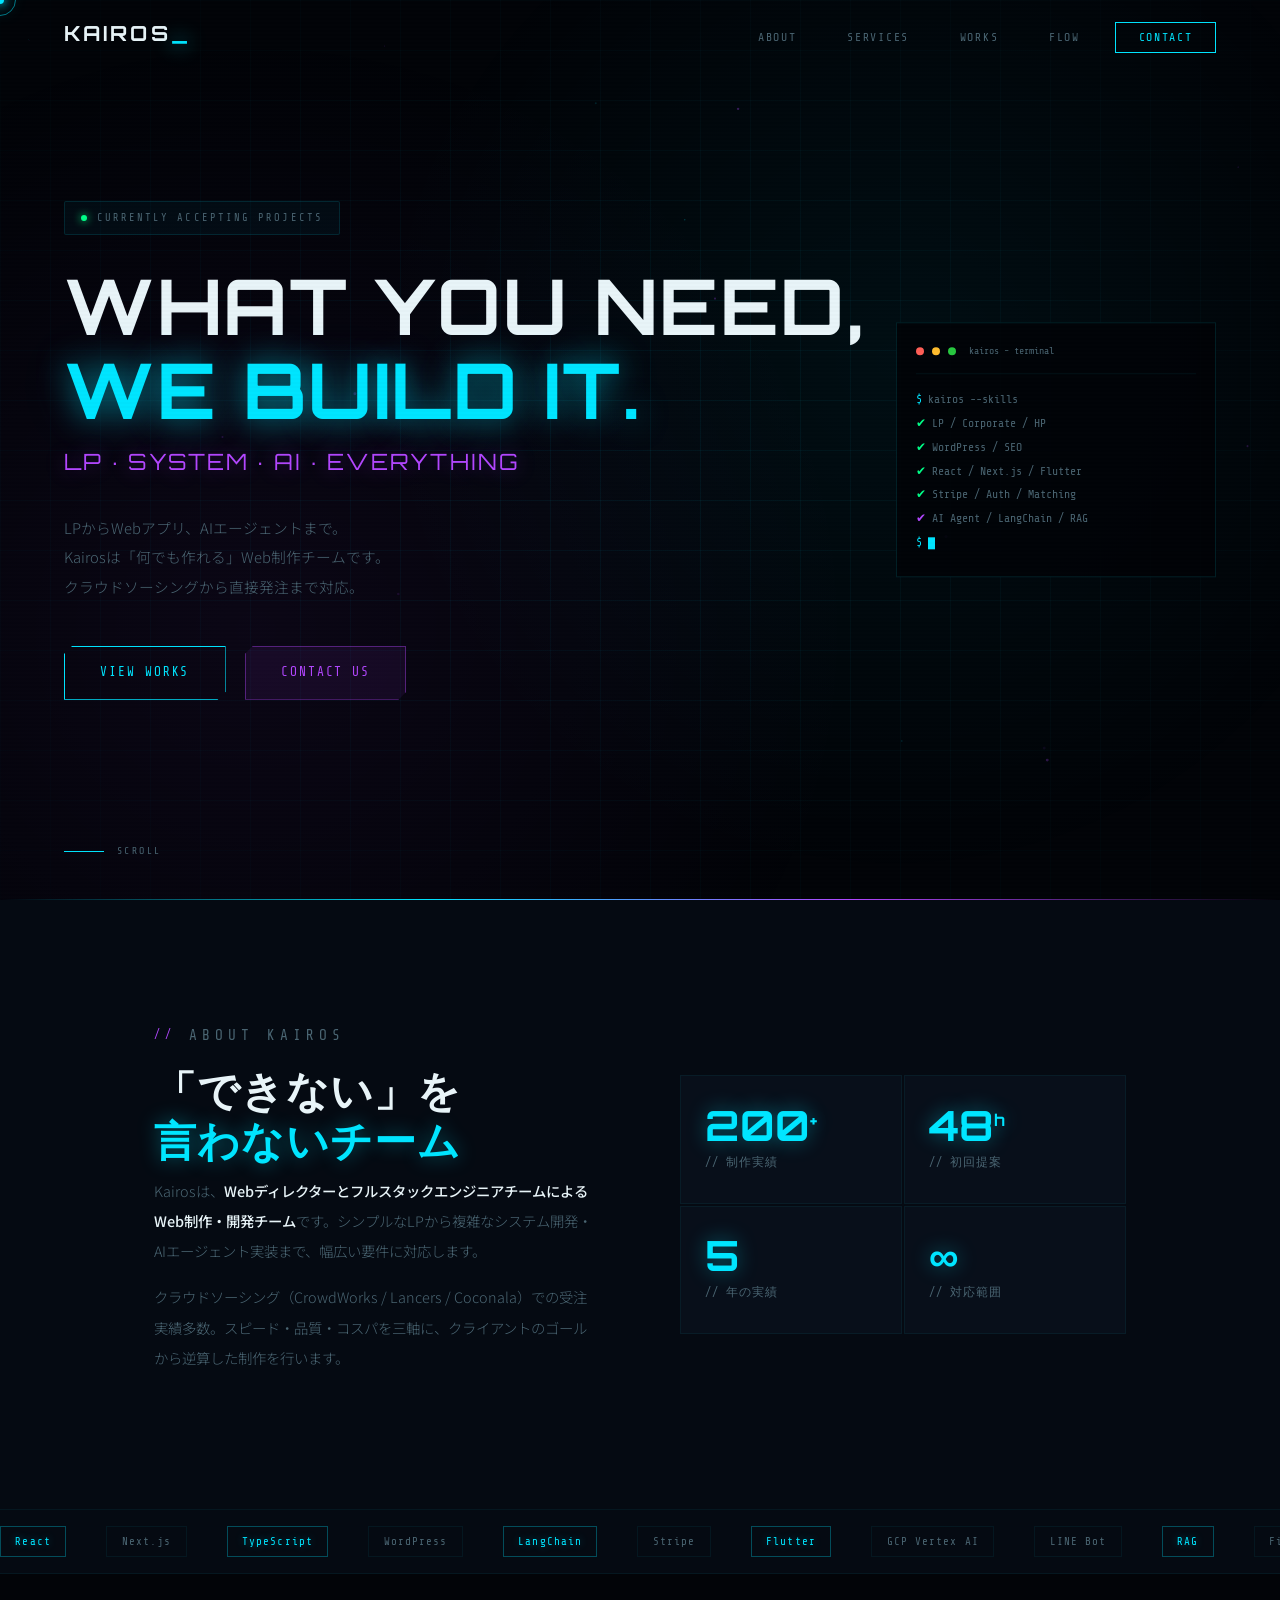
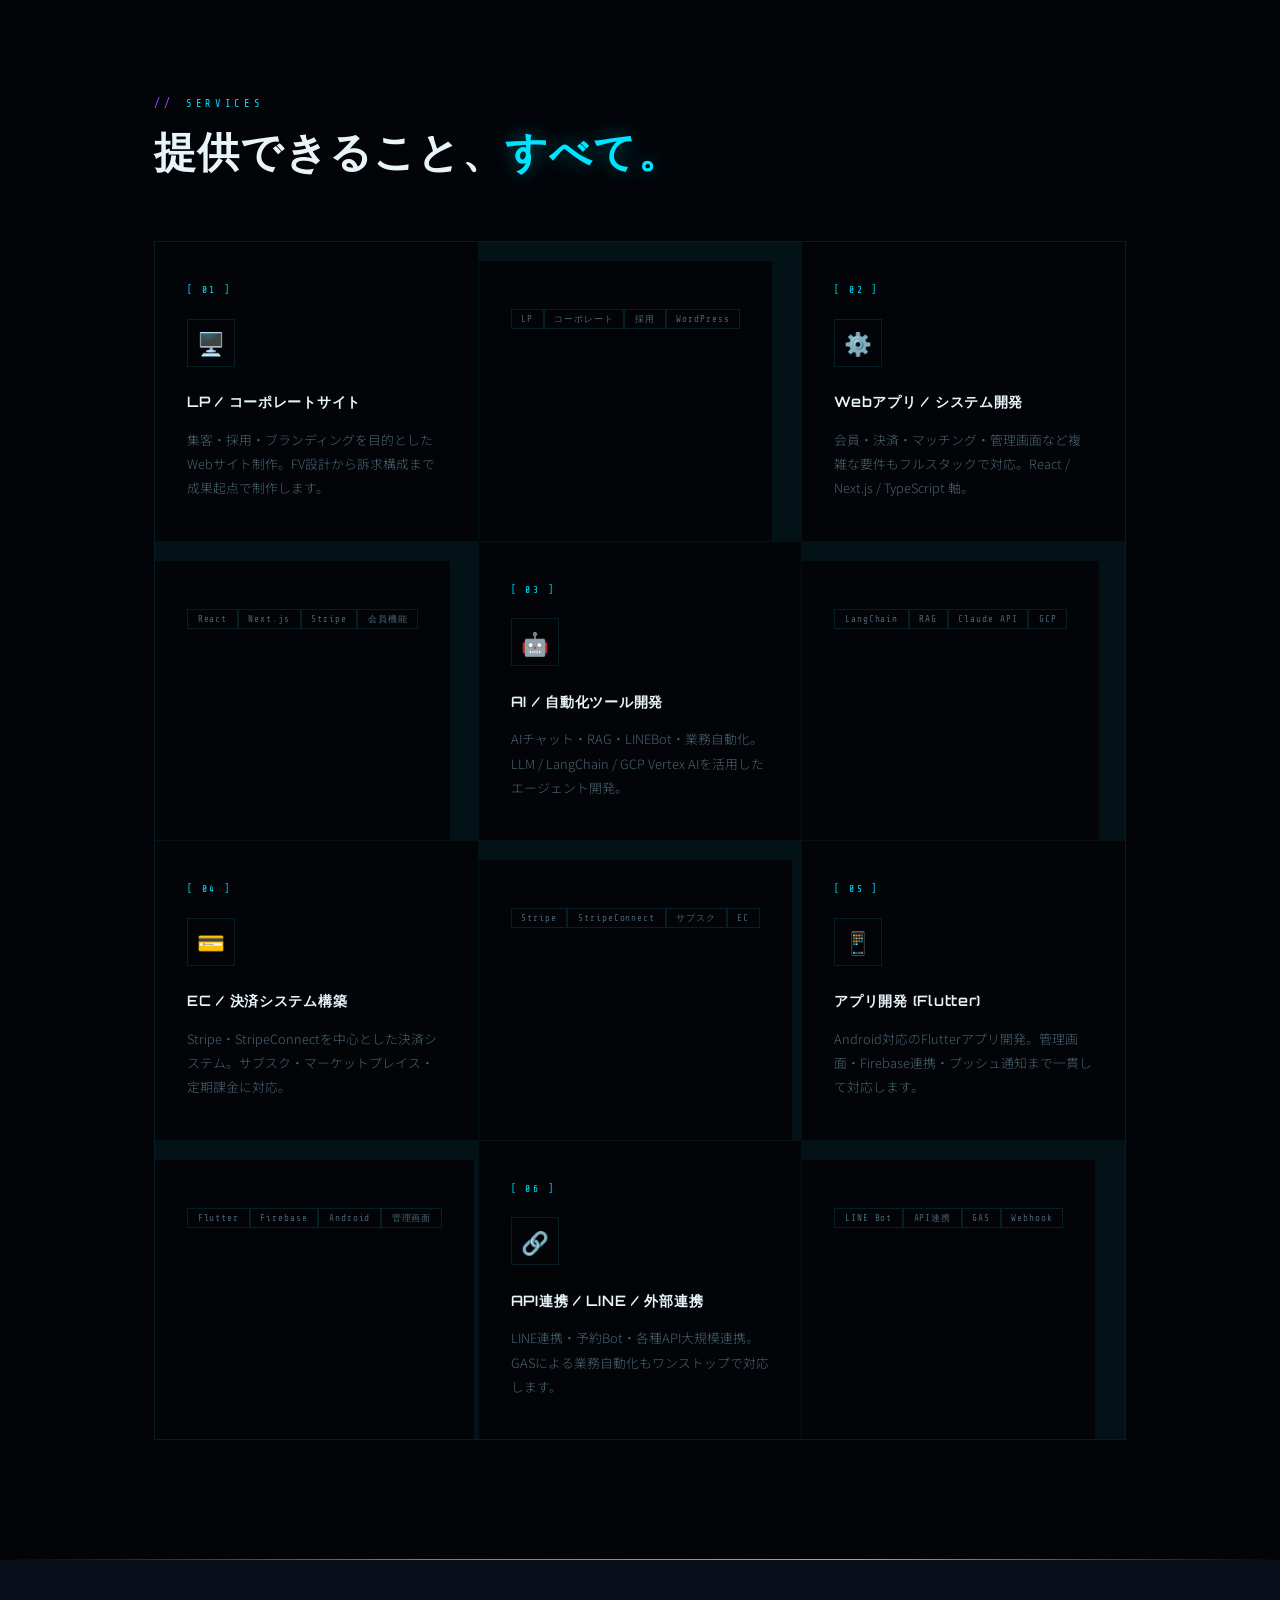
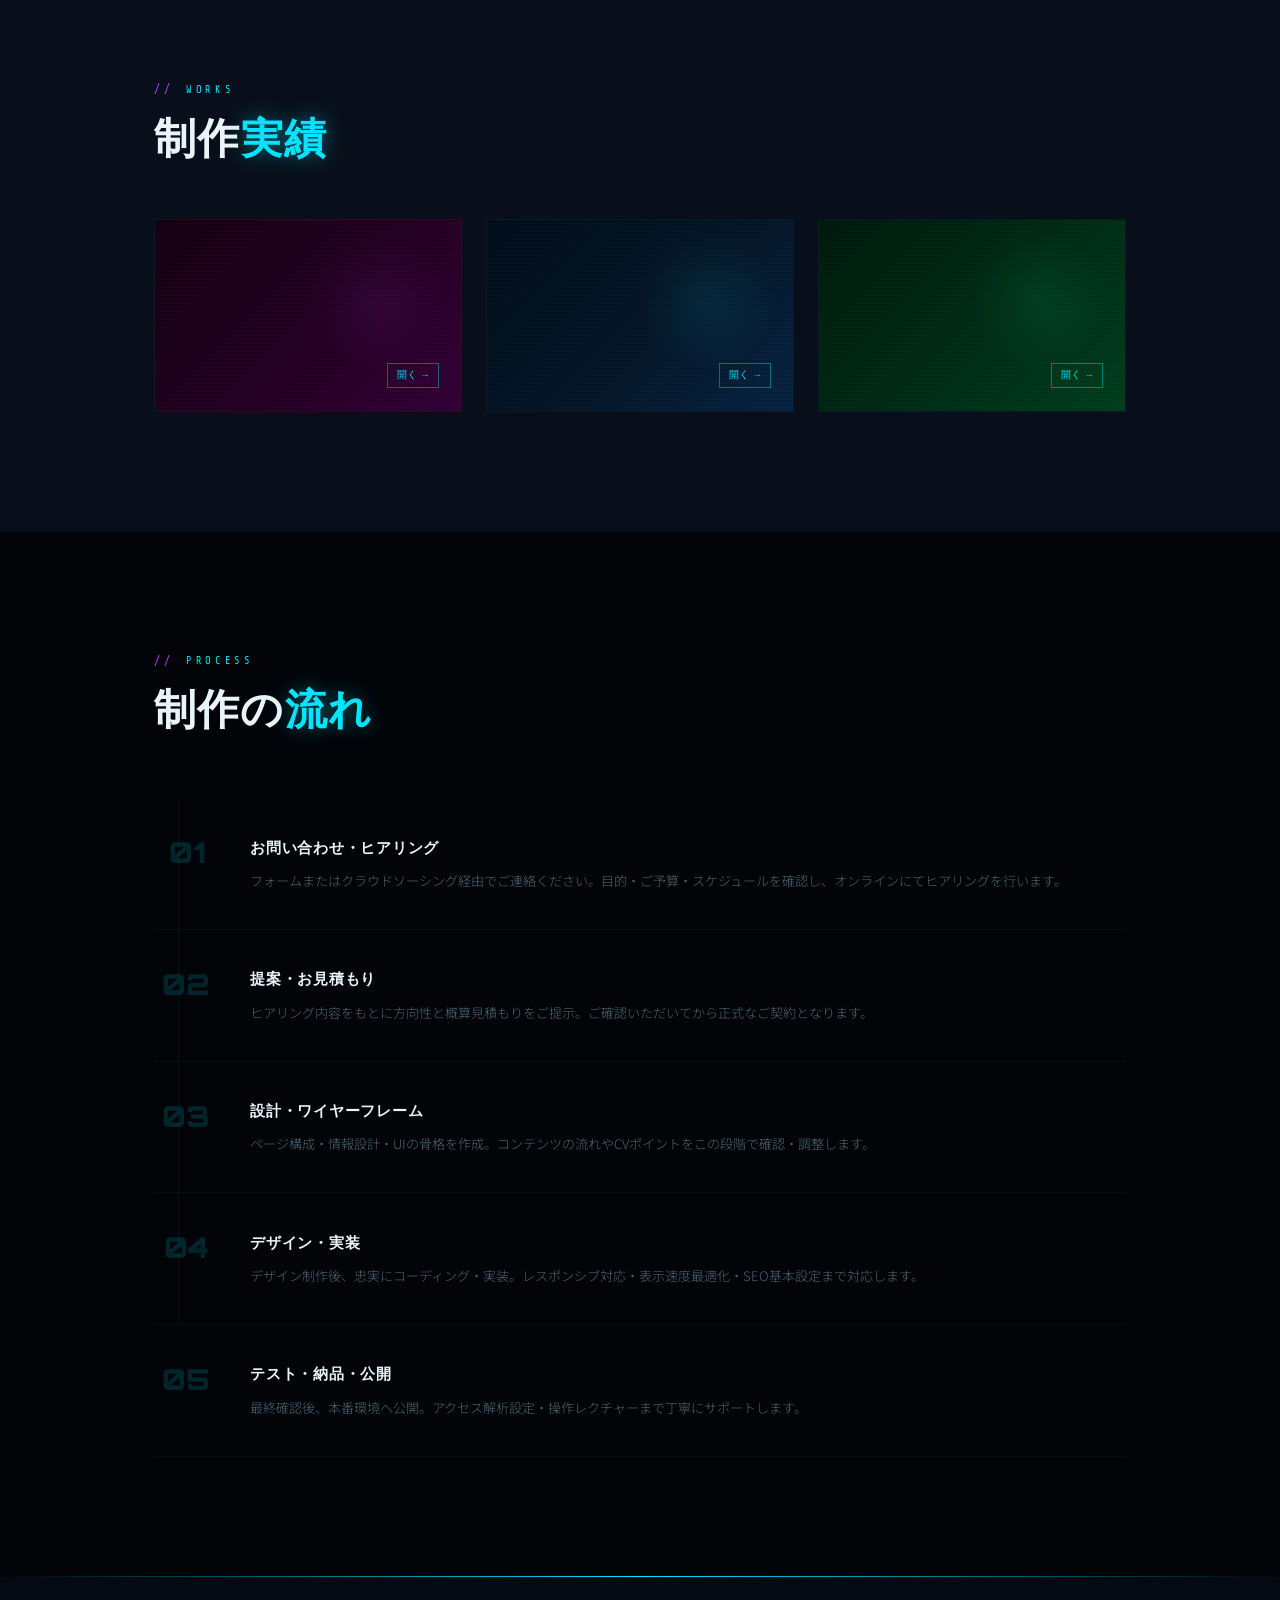
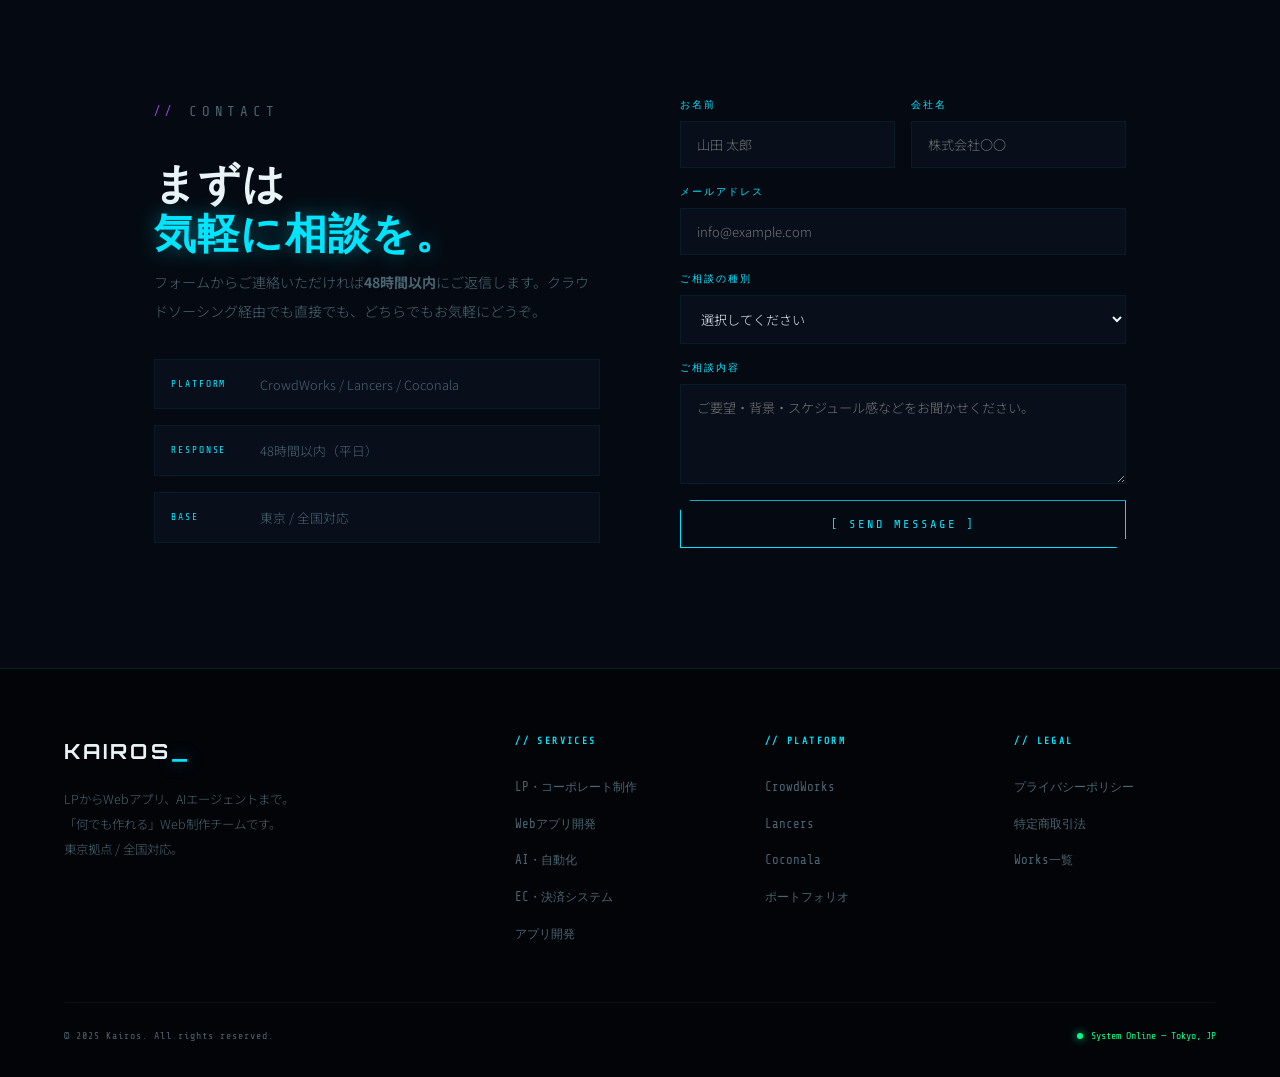
==== kairos-corporate.html @ 39f09b0c "Update works.html (v3) and kairos-corporate.html (v5)" ====
<!DOCTYPE html>
<html lang="ja">
<head>
<meta charset="UTF-8">
<meta name="viewport" content="width=device-width, initial-scale=1.0">
<title>Kairos | Web制作・システム開発・AI実装</title>
<link rel="preconnect" href="https://fonts.googleapis.com">
<link href="https://fonts.googleapis.com/css2?family=Orbitron:wght@400;600;700;900&family=Noto+Sans+JP:wght@300;400;500&family=Share+Tech+Mono&display=swap" rel="stylesheet">
<style>
:root {
  --bg:        #020408;
  --bg2:       #050a12;
  --bg3:       #080f1a;
  --cyan:      #00e5ff;
  --cyan-dim:  #00b8d4;
  --cyan-glow: rgba(0,229,255,0.15);
  --purple:    #b347ff;
  --purple-dim:#7c3aed;
  --purple-glow:rgba(179,71,255,0.12);
  --green:     #00ff88;
  --white:     #e8f4f8;
  --gray:      #4a6572;
  --gray2:     #2a3a45;
  --border:    rgba(0,229,255,0.12);
  --border2:   rgba(0,229,255,0.06);
}

*{margin:0;padding:0;box-sizing:border-box;}
html{scroll-behavior:smooth;}

body{
  background:var(--bg);
  color:var(--white);
  font-family:'Noto Sans JP',sans-serif;
  font-weight:300;
  line-height:1.8;
  overflow-x:hidden;
  cursor:none;
}

/* ── CUSTOM CURSOR ── */
#cursor{
  position:fixed;width:8px;height:8px;
  background:var(--cyan);
  border-radius:50%;
  pointer-events:none;z-index:9999;
  transform:translate(-50%,-50%);
  transition:transform 0.1s;
  box-shadow:0 0 10px var(--cyan),0 0 20px var(--cyan);
}
#cursor-ring{
  position:fixed;width:32px;height:32px;
  border:1px solid rgba(0,229,255,0.5);
  border-radius:50%;
  pointer-events:none;z-index:9998;
  transform:translate(-50%,-50%);
  transition:all 0.12s ease;
}

/* ── SCANLINE ── */
body::after{
  content:'';
  position:fixed;inset:0;
  background:repeating-linear-gradient(
    to bottom,
    transparent 0px,
    transparent 2px,
    rgba(0,0,0,0.03) 2px,
    rgba(0,0,0,0.03) 4px
  );
  pointer-events:none;z-index:1000;
  opacity:0.4;
}

/* ── CANVAS PARTICLES ── */
#particles-canvas{
  position:fixed;inset:0;
  pointer-events:none;z-index:0;
  opacity:0.6;
}

/* ── NAV ── */
nav{
  position:fixed;top:0;left:0;right:0;
  z-index:500;height:68px;
  padding:0 5vw;
  display:flex;align-items:center;justify-content:space-between;
  transition:all 0.4s;
}
nav.scrolled{
  background:rgba(2,4,8,0.92);
  backdrop-filter:blur(20px);
  border-bottom:1px solid var(--border);
}

.nav-logo{
  font-family:'Orbitron',sans-serif;
  font-weight:700;font-size:1.3rem;
  letter-spacing:0.15em;
  color:var(--white);
  text-decoration:none;
  position:relative;
}
.nav-logo span{color:var(--cyan);text-shadow:0 0 20px var(--cyan);}
.nav-logo::after{
  content:attr(data-text);
  position:absolute;left:0;top:0;
  color:var(--cyan);
  clip-path:polygon(0 0,100% 0,100% 40%,0 40%);
  opacity:0;
  animation:glitch-logo 6s infinite;
}
@keyframes glitch-logo{
  0%,94%,100%{opacity:0;transform:none}
  95%{opacity:0.6;transform:translate(2px,-1px)}
  97%{opacity:0.3;transform:translate(-2px,1px)}
}

.nav-links{display:flex;gap:2.2rem;list-style:none;}
.nav-links a{
  font-family:'Share Tech Mono',monospace;
  font-size:0.72rem;letter-spacing:0.15em;
  text-transform:uppercase;
  color:var(--gray);text-decoration:none;
  transition:color 0.3s,text-shadow 0.3s;
  position:relative;
}
.nav-links a::before{
  content:'> ';color:var(--cyan);opacity:0;
  transition:opacity 0.2s;
}
.nav-links a:hover{color:var(--cyan);text-shadow:0 0 10px var(--cyan);}
.nav-links a:hover::before{opacity:1;}

.nav-cta{
  padding:0.5rem 1.4rem;
  border:1px solid var(--cyan);
  color:var(--cyan) !important;
  font-family:'Share Tech Mono',monospace !important;
  font-size:0.72rem !important;
  letter-spacing:0.15em;
  text-transform:uppercase;
  text-decoration:none;
  transition:all 0.3s !important;
  position:relative;overflow:hidden;
}
.nav-cta::before{content:'';position:absolute;inset:0;background:var(--cyan);transform:scaleX(0);transform-origin:left;transition:transform 0.3s;z-index:-1;}
.nav-cta:hover{color:var(--bg) !important;box-shadow:0 0 20px var(--cyan);}
.nav-cta:hover::before{transform:scaleX(1);}

/* ── HERO ── */
#hero{
  min-height:100vh;
  display:flex;align-items:center;
  padding:0 5vw;
  position:relative;overflow:hidden;
}

.hero-hex-bg{
  position:absolute;inset:0;
  background-image:
    radial-gradient(circle at 70% 40%, rgba(0,229,255,0.05) 0%, transparent 50%),
    radial-gradient(circle at 20% 70%, rgba(179,71,255,0.06) 0%, transparent 50%);
}

.hero-grid{
  position:absolute;inset:0;
  background-image:
    linear-gradient(var(--border2) 1px,transparent 1px),
    linear-gradient(90deg,var(--border2) 1px,transparent 1px);
  background-size:50px 50px;
  mask-image:radial-gradient(ellipse 80% 80% at 50% 50%,black,transparent);
}

.hero-content{position:relative;z-index:1;max-width:820px;}

.hero-badge{
  display:inline-flex;align-items:center;gap:0.6rem;
  border:1px solid var(--border);
  background:rgba(0,229,255,0.04);
  padding:0.4rem 1rem;
  border-radius:2px;
  margin-bottom:1.8rem;
  opacity:0;animation:fadeUp 0.6s 0.1s forwards;
}
.hero-badge-dot{
  width:6px;height:6px;border-radius:50%;
  background:var(--green);
  box-shadow:0 0 8px var(--green);
  animation:blink 2s infinite;
}
@keyframes blink{0%,100%{opacity:1}50%{opacity:0.3}}
.hero-badge span{
  font-family:'Share Tech Mono',monospace;
  font-size:0.65rem;letter-spacing:0.2em;
  color:var(--gray);text-transform:uppercase;
}

.hero-title{
  font-family:'Orbitron',sans-serif;
  font-size:clamp(2.4rem,6vw,5.5rem);
  font-weight:700;
  line-height:1.1;
  letter-spacing:0.02em;
  margin-bottom:0.5rem;
  opacity:0;animation:fadeUp 0.7s 0.3s forwards;
}
.hero-title .line-cyan{
  color:var(--cyan);
  text-shadow:0 0 30px rgba(0,229,255,0.5),0 0 60px rgba(0,229,255,0.2);
  display:block;
}
.hero-title .line-white{display:block;}

.hero-sub-title{
  font-family:'Orbitron',sans-serif;
  font-size:clamp(1rem,2vw,1.4rem);
  font-weight:400;
  color:var(--purple);
  letter-spacing:0.1em;
  margin-bottom:2rem;
  text-shadow:0 0 20px rgba(179,71,255,0.4);
  opacity:0;animation:fadeUp 0.7s 0.5s forwards;
}

.hero-desc{
  font-size:0.92rem;color:var(--gray);
  max-width:500px;line-height:2;
  margin-bottom:2.8rem;
  opacity:0;animation:fadeUp 0.7s 0.7s forwards;
}

.hero-actions{
  display:flex;gap:1.2rem;align-items:center;
  opacity:0;animation:fadeUp 0.7s 0.9s forwards;
  flex-wrap:wrap;
}

.btn-cyber{
  padding:0.9rem 2.2rem;
  background:transparent;
  border:1px solid var(--cyan);
  color:var(--cyan);
  font-family:'Share Tech Mono',monospace;
  font-size:0.8rem;letter-spacing:0.15em;
  text-transform:uppercase;
  text-decoration:none;
  position:relative;overflow:hidden;
  transition:all 0.3s;
  clip-path:polygon(8px 0,100% 0,100% calc(100% - 8px),calc(100% - 8px) 100%,0 100%,0 8px);
}
.btn-cyber::before{
  content:'';position:absolute;inset:0;
  background:linear-gradient(135deg,var(--cyan),var(--cyan-dim));
  transform:scaleX(0);transform-origin:left;
  transition:transform 0.3s;z-index:-1;
}
.btn-cyber:hover{color:var(--bg);box-shadow:0 0 30px rgba(0,229,255,0.4);}
.btn-cyber:hover::before{transform:scaleX(1);}

.btn-cyber-2{
  padding:0.9rem 2.2rem;
  background:rgba(179,71,255,0.08);
  border:1px solid rgba(179,71,255,0.4);
  color:var(--purple);
  font-family:'Share Tech Mono',monospace;
  font-size:0.8rem;letter-spacing:0.15em;
  text-transform:uppercase;
  text-decoration:none;
  transition:all 0.3s;
  clip-path:polygon(8px 0,100% 0,100% calc(100% - 8px),calc(100% - 8px) 100%,0 100%,0 8px);
}
.btn-cyber-2:hover{
  background:rgba(179,71,255,0.15);
  box-shadow:0 0 20px rgba(179,71,255,0.3);
}

.hero-terminal{
  position:absolute;right:5vw;top:50%;transform:translateY(-50%);
  width:320px;
  background:rgba(2,4,8,0.9);
  border:1px solid var(--border);
  padding:1.2rem;
  font-family:'Share Tech Mono',monospace;
  font-size:0.72rem;
  color:var(--gray);
  opacity:0;
  animation:fadeIn 1s 1.2s forwards;
}
.terminal-bar{
  display:flex;align-items:center;gap:0.5rem;
  margin-bottom:1rem;
  padding-bottom:0.8rem;
  border-bottom:1px solid var(--border2);
}
.t-dot{width:8px;height:8px;border-radius:50%;}
.t-dot.r{background:#ff5f57;}
.t-dot.y{background:#febc2e;}
.t-dot.g{background:#28c840;}
.terminal-title{color:var(--gray);font-size:0.62rem;margin-left:0.3rem;}
.t-line{
  margin:0.2rem 0;
  overflow:hidden;white-space:nowrap;
  opacity:0;
}
.t-line.l1{animation:typeIn 0.5s 1.5s forwards;}
.t-line.l2{animation:typeIn 0.5s 2s forwards;}
.t-line.l3{animation:typeIn 0.5s 2.5s forwards;}
.t-line.l4{animation:typeIn 0.5s 3s forwards;}
.t-line.l5{animation:typeIn 0.5s 3.5s forwards;}
.t-line.l6{animation:typeIn 0.5s 4s forwards;}
.t-line span.cyan{color:var(--cyan);}
.t-line span.green{color:var(--green);}
.t-line span.purple{color:var(--purple);}
.t-cursor{
  display:inline-block;width:7px;height:12px;
  background:var(--cyan);
  animation:blink 1s infinite;
  vertical-align:middle;
}
@keyframes typeIn{from{opacity:0;width:0}to{opacity:1;width:100%}}

.hero-scroll{
  position:absolute;bottom:2.5rem;left:5vw;
  display:flex;align-items:center;gap:0.8rem;
  opacity:0;animation:fadeIn 1s 1.8s forwards;
}
.hero-scroll span{
  font-family:'Share Tech Mono',monospace;
  font-size:0.62rem;letter-spacing:0.25em;
  color:var(--gray);text-transform:uppercase;
}
.scroll-bar{width:40px;height:1px;background:var(--cyan);position:relative;overflow:hidden;}
.scroll-bar::after{
  content:'';position:absolute;top:0;left:-100%;
  width:100%;height:100%;background:var(--white);
  animation:scan 2s 2s infinite;
}
@keyframes scan{0%{left:-100%}100%{left:100%}}

@keyframes fadeUp{from{opacity:0;transform:translateY(20px)}to{opacity:1;transform:translateY(0)}}
@keyframes fadeIn{from{opacity:0}to{opacity:1}}

/* ── SECTION COMMONS ── */
section{position:relative;z-index:2;}

.section-inner{max-width:1100px;margin:0 auto;padding:120px 5vw;}

.sec-label{
  font-family:'Share Tech Mono',monospace;
  font-size:0.65rem;letter-spacing:0.35em;
  color:var(--cyan);text-transform:uppercase;
  margin-bottom:0.8rem;
  display:flex;align-items:center;gap:0.8rem;
}
.sec-label::before{
  content:'//';color:var(--purple);font-size:0.7rem;
}

.sec-title{
  font-family:'Orbitron',sans-serif;
  font-size:clamp(1.6rem,3.5vw,2.6rem);
  font-weight:600;
  line-height:1.2;
  margin-bottom:0.6rem;
  letter-spacing:0.03em;
}
.sec-title .accent{color:var(--cyan);text-shadow:0 0 20px rgba(0,229,255,0.4);}

/* ── ABOUT ── */
#about{background:var(--bg2);}
#about::before{
  content:'';position:absolute;
  top:-1px;left:0;right:0;height:1px;
  background:linear-gradient(90deg,transparent,var(--cyan),var(--purple),transparent);
}

.about-grid{display:grid;grid-template-columns:1fr 1fr;gap:5rem;align-items:center;}

.about-text p{font-size:0.9rem;color:var(--gray);line-height:2.1;margin-bottom:1rem;}
.about-text p strong{color:var(--white);font-weight:500;}

.about-stats{display:grid;grid-template-columns:1fr 1fr;gap:2px;}

.stat-card{
  background:var(--bg3);
  border:1px solid var(--border2);
  padding:1.8rem 1.5rem;
  position:relative;overflow:hidden;
  transition:border-color 0.3s;
}
.stat-card::before{
  content:'';position:absolute;top:0;left:0;
  width:100%;height:2px;
  background:linear-gradient(90deg,var(--cyan),var(--purple));
  transform:scaleX(0);transform-origin:left;
  transition:transform 0.4s;
}
.stat-card:hover{border-color:rgba(0,229,255,0.3);}
.stat-card:hover::before{transform:scaleX(1);}

.stat-num{
  font-family:'Orbitron',sans-serif;
  font-size:2.6rem;font-weight:700;
  color:var(--cyan);
  text-shadow:0 0 20px rgba(0,229,255,0.4);
  line-height:1;margin-bottom:0.4rem;
}
.stat-num sup{font-size:1rem;}
.stat-lbl{font-size:0.72rem;color:var(--gray);letter-spacing:0.08em;font-family:'Share Tech Mono',monospace;}

/* ── SERVICES ── */
#services{background:var(--bg);}

.services-grid{
  display:grid;
  grid-template-columns:repeat(3,1fr);
  gap:1px;
  background:var(--border2);
  border:1px solid var(--border2);
  margin-top:4rem;
}

.svc-card{
  background:var(--bg);
  padding:2.5rem 2rem;
  position:relative;overflow:hidden;
  transition:background 0.3s;
  cursor:default;
}
.svc-card::after{
  content:'';position:absolute;inset:0;
  background:radial-gradient(ellipse at 50% 0%,rgba(0,229,255,0.05) 0%,transparent 70%);
  opacity:0;transition:opacity 0.4s;
}
.svc-card:hover{background:rgba(0,229,255,0.02);}
.svc-card:hover::after{opacity:1;}

.svc-num{
  font-family:'Share Tech Mono',monospace;
  font-size:0.6rem;letter-spacing:0.25em;
  color:var(--cyan);margin-bottom:1.2rem;
}
.svc-icon-wrap{
  width:48px;height:48px;
  border:1px solid var(--border);
  display:flex;align-items:center;justify-content:center;
  margin-bottom:1.4rem;
  font-size:1.4rem;
  position:relative;
  transition:border-color 0.3s,box-shadow 0.3s;
}
.svc-card:hover .svc-icon-wrap{
  border-color:var(--cyan);
  box-shadow:0 0 15px rgba(0,229,255,0.2);
}

.svc-name{
  font-family:'Orbitron',sans-serif;
  font-size:0.9rem;font-weight:600;
  margin-bottom:0.8rem;
  letter-spacing:0.05em;
  color:var(--white);
}
.svc-desc{font-size:0.8rem;color:var(--gray);line-height:1.9;}
.svc-tags{display:flex;flex-wrap:wrap;gap:0.3rem;margin-top:1.2rem;}
.svc-tag{
  font-family:'Share Tech Mono',monospace;
  font-size:0.58rem;
  padding:0.25rem 0.6rem;
  border:1px solid var(--border);
  color:var(--gray);letter-spacing:0.1em;
}

/* ── SKILLS MARQUEE ── */
#skills-bar{
  background:var(--bg2);
  border-top:1px solid var(--border2);
  border-bottom:1px solid var(--border2);
  padding:1rem 0;
  overflow:hidden;
  position:relative;z-index:2;
}
.marquee-wrap{display:flex;gap:0;}
.marquee-track{
  display:flex;align-items:center;gap:2.5rem;
  white-space:nowrap;
  animation:marquee 30s linear infinite;
  padding-right:2.5rem;
}
.marquee-track2{animation-direction:reverse;}
@keyframes marquee{from{transform:translateX(0)}to{transform:translateX(-50%)}}

.skill-chip{
  font-family:'Share Tech Mono',monospace;
  font-size:0.68rem;
  color:var(--gray);
  letter-spacing:0.1em;
  padding:0.3rem 0.9rem;
  border:1px solid var(--border2);
  white-space:nowrap;
  transition:all 0.3s;
}
.skill-chip.active{color:var(--cyan);border-color:rgba(0,229,255,0.3);text-shadow:0 0 8px rgba(0,229,255,0.4);}

/* ── WORKS ── */
#works{background:var(--bg3);}
#works::before{
  content:'';position:absolute;
  top:-1px;left:0;right:0;height:1px;
  background:linear-gradient(90deg,transparent,var(--purple),var(--cyan),transparent);
}

.works-grid{
  display:grid;
  grid-template-columns:repeat(3,1fr);
  gap:1.5rem;
  margin-top:3.5rem;
}

.work-card{
  position:relative;overflow:hidden;
  aspect-ratio:16/10;
  border:1px solid var(--border2);
  cursor:pointer;
  transition:border-color 0.3s,transform 0.3s;
}
.work-card:hover{border-color:var(--cyan);transform:translateY(-3px);}

.work-bg{
  position:absolute;inset:0;
  transition:transform 0.6s;
}
.work-card:hover .work-bg{transform:scale(1.05);}

.wb1{background:linear-gradient(135deg,#020d1a 0%,#051525 50%,#072240 100%);}
.wb2{background:linear-gradient(135deg,#0a0218 0%,#120230 50%,#1a0a45 100%);}
.wb3{background:linear-gradient(135deg,#001a0d 0%,#002a14 50%,#003d1e 100%);}
.wb4{background:linear-gradient(135deg,#150010 0%,#220020 50%,#330035 100%);}
.wb5{background:linear-gradient(135deg,#0a0800 0%,#1a1200 50%,#2a1e00 100%);}
.wb6{background:linear-gradient(135deg,#000a15 0%,#001428 50%,#002040 100%);}

.work-scan{
  position:absolute;inset:0;
  background:repeating-linear-gradient(
    to bottom,
    transparent 0px,transparent 3px,
    rgba(0,229,255,0.015) 3px,rgba(0,229,255,0.015) 4px
  );
}

.work-glow{
  position:absolute;
  width:120px;height:120px;border-radius:50%;
  top:10%;right:10%;
  opacity:0.3;
  transition:opacity 0.4s;
}
.wg-cyan{background:radial-gradient(circle,rgba(0,229,255,0.3),transparent 70%);}
.wg-purple{background:radial-gradient(circle,rgba(179,71,255,0.3),transparent 70%);}
.wg-green{background:radial-gradient(circle,rgba(0,255,136,0.3),transparent 70%);}
.work-card:hover .work-glow{opacity:0.6;}

.work-corner{
  position:absolute;top:0;left:0;
  width:20px;height:20px;
  border-top:2px solid var(--cyan);
  border-left:2px solid var(--cyan);
  opacity:0;transition:opacity 0.3s;
}
.work-corner2{
  position:absolute;bottom:0;right:0;
  width:20px;height:20px;
  border-bottom:2px solid var(--cyan);
  border-right:2px solid var(--cyan);
  opacity:0;transition:opacity 0.3s;
}
.work-card:hover .work-corner,
.work-card:hover .work-corner2{opacity:1;}

.work-overlay{
  position:absolute;inset:0;
  background:rgba(2,4,8,0.88);
  display:flex;flex-direction:column;justify-content:flex-end;
  padding:1.4rem;
  opacity:0;transform:translateY(6px);
  transition:opacity 0.4s,transform 0.4s;
}
.work-card:hover .work-overlay{opacity:1;transform:translateY(0);}

.work-cat{
  font-family:'Share Tech Mono',monospace;
  font-size:0.6rem;color:var(--cyan);
  letter-spacing:0.2em;margin-bottom:0.3rem;
}
.work-title-c{
  font-family:'Orbitron',sans-serif;
  font-size:0.85rem;font-weight:600;
  margin-bottom:0.3rem;color:var(--white);
}
.work-sub-c{font-size:0.7rem;color:var(--gray);}

/* ── FLOW ── */
#flow{background:var(--bg);}

.flow-list{margin-top:4rem;display:flex;flex-direction:column;gap:0;}

.flow-item{
  display:grid;grid-template-columns:4rem 1fr;gap:2rem;
  padding:2.2rem 0;
  border-bottom:1px solid var(--border2);
  position:relative;
  transition:background 0.3s;
}
.flow-item::before{
  content:'';
  position:absolute;left:1.5rem;top:0;bottom:0;
  width:1px;background:var(--border2);
  z-index:0;
}
.flow-item:last-child::before{display:none;}
.flow-item:hover{background:rgba(0,229,255,0.015);}

.flow-num{
  font-family:'Orbitron',sans-serif;
  font-size:1.8rem;font-weight:900;
  color:rgba(0,229,255,0.15);
  text-align:center;
  position:relative;z-index:1;
  line-height:1;padding-top:0.3rem;
  transition:color 0.3s,text-shadow 0.3s;
}
.flow-item:hover .flow-num{
  color:rgba(0,229,255,0.5);
  text-shadow:0 0 15px rgba(0,229,255,0.3);
}

.flow-body h3{
  font-family:'Orbitron',sans-serif;
  font-size:0.95rem;font-weight:600;
  margin-bottom:0.5rem;color:var(--white);
  letter-spacing:0.05em;
}
.flow-body p{font-size:0.82rem;color:var(--gray);line-height:1.9;}

/* ── CONTACT ── */
#contact{background:var(--bg2);}
#contact::before{
  content:'';position:absolute;
  top:-1px;left:0;right:0;height:1px;
  background:linear-gradient(90deg,transparent,var(--cyan),transparent);
}

.contact-grid{display:grid;grid-template-columns:1fr 1fr;gap:5rem;}

.contact-info p{font-size:0.88rem;color:var(--gray);line-height:2.1;margin-bottom:2rem;}

.c-meta{display:flex;flex-direction:column;gap:1rem;margin-top:2rem;}
.c-meta-row{
  display:flex;gap:1.2rem;align-items:center;
  padding:0.8rem 1rem;
  border:1px solid var(--border2);
  background:var(--bg3);
}
.c-meta-key{
  font-family:'Share Tech Mono',monospace;
  font-size:0.6rem;letter-spacing:0.2em;
  color:var(--cyan);min-width:70px;text-transform:uppercase;
}
.c-meta-val{font-size:0.8rem;color:var(--gray);}

.contact-form{display:flex;flex-direction:column;gap:1rem;}

.form-row{display:grid;grid-template-columns:1fr 1fr;gap:1rem;}

.fg{display:flex;flex-direction:column;gap:0.45rem;}
.fg label{
  font-family:'Share Tech Mono',monospace;
  font-size:0.6rem;letter-spacing:0.2em;
  color:var(--cyan);text-transform:uppercase;
}
.fg input,.fg textarea,.fg select{
  background:var(--bg3);
  border:1px solid var(--border2);
  padding:0.8rem 1rem;
  color:var(--white);
  font-family:'Noto Sans JP',sans-serif;
  font-size:0.82rem;font-weight:300;
  outline:none;width:100%;
  transition:border-color 0.3s,box-shadow 0.3s;
}
.fg input:focus,.fg textarea:focus,.fg select:focus{
  border-color:var(--cyan);
  box-shadow:0 0 10px rgba(0,229,255,0.1);
}
.fg textarea{height:100px;resize:vertical;}
.fg select option{background:var(--bg2);}

.btn-submit{
  width:100%;padding:1rem;
  background:transparent;
  border:1px solid var(--cyan);
  color:var(--cyan);
  font-family:'Share Tech Mono',monospace;
  font-size:0.75rem;letter-spacing:0.25em;
  text-transform:uppercase;
  cursor:pointer;
  transition:all 0.3s;
  position:relative;overflow:hidden;
  clip-path:polygon(10px 0,100% 0,100% calc(100% - 10px),calc(100% - 10px) 100%,0 100%,0 10px);
}
.btn-submit::before{
  content:'';position:absolute;inset:0;
  background:var(--cyan);
  transform:scaleX(0);transform-origin:left;transition:transform 0.3s;z-index:-1;
}
.btn-submit:hover{color:var(--bg);box-shadow:0 0 20px rgba(0,229,255,0.3);}
.btn-submit:hover::before{transform:scaleX(1);}

/* ── FOOTER ── */
footer{
  background:var(--bg);
  border-top:1px solid var(--border);
  padding:4rem 5vw 2rem;
  position:relative;z-index:2;
}

.footer-top{
  display:grid;grid-template-columns:2fr 1fr 1fr 1fr;gap:3rem;
  margin-bottom:3rem;
}

.footer-brand .f-logo{
  font-family:'Orbitron',sans-serif;
  font-size:1.3rem;font-weight:700;
  letter-spacing:0.15em;
  margin-bottom:1rem;
}
.footer-brand .f-logo span{
  color:var(--cyan);text-shadow:0 0 15px rgba(0,229,255,0.5);
}
.footer-brand p{font-size:0.78rem;color:var(--gray);line-height:2;}

.footer-col h4{
  font-family:'Share Tech Mono',monospace;
  font-size:0.6rem;letter-spacing:0.25em;
  color:var(--cyan);text-transform:uppercase;
  margin-bottom:1.2rem;
}
.footer-col ul{list-style:none;}
.footer-col ul li{margin-bottom:0.5rem;}
.footer-col ul a{
  font-size:0.78rem;color:var(--gray);
  text-decoration:none;transition:color 0.3s;
  font-family:'Share Tech Mono',monospace;
}
.footer-col ul a:hover{color:var(--cyan);}

.footer-bottom{
  border-top:1px solid var(--border2);
  padding-top:1.5rem;
  display:flex;justify-content:space-between;align-items:center;
}
.footer-bottom p{
  font-family:'Share Tech Mono',monospace;
  font-size:0.62rem;color:var(--gray);letter-spacing:0.1em;
}
.footer-status{
  display:flex;align-items:center;gap:0.5rem;
  font-family:'Share Tech Mono',monospace;
  font-size:0.62rem;color:var(--green);
}
.status-dot{
  width:6px;height:6px;border-radius:50%;
  background:var(--green);
  box-shadow:0 0 8px var(--green);
  animation:blink 2s infinite;
}

/* ── REVEAL ── */
.reveal{opacity:0;transform:translateY(24px);transition:opacity 0.8s,transform 0.8s;}
.reveal.visible{opacity:1;transform:translateY(0);}
.rd1{transition-delay:0.1s}.rd2{transition-delay:0.2s}
.rd3{transition-delay:0.3s}.rd4{transition-delay:0.4s}
.rd5{transition-delay:0.5s}

/* ── MOBILE ── */
@media(max-width:900px){
  .hero-terminal{display:none;}
  .about-grid,.contact-grid,.footer-top{grid-template-columns:1fr;gap:2.5rem;}
  .services-grid,.works-grid{grid-template-columns:1fr;}
  .about-stats{grid-template-columns:1fr 1fr;}
  .section-inner{padding:80px 5vw;}
  .form-row{grid-template-columns:1fr;}
}
@media(max-width:600px){
  .nav-links{display:none;}
}
</style>
</head>
<body>

<div id="cursor"></div>
<div id="cursor-ring"></div>
<canvas id="particles-canvas"></canvas>

<!-- NAV -->
<nav id="mainNav">
  <a href="#" class="nav-logo" data-text="KAIROS">KAIROS<span>_</span></a>
  <ul class="nav-links">
    <li><a href="#about">About</a></li>
    <li><a href="#services">Services</a></li>
    <li><a href="works.html">Works</a></li>
    <li><a href="#flow">Flow</a></li>
    <li><a href="#contact" class="nav-cta">Contact</a></li>
  </ul>
</nav>

<!-- HERO -->
<section id="hero">
  <div class="hero-hex-bg"></div>
  <div class="hero-grid"></div>

  <div class="hero-content">
    <div class="hero-badge">
      <div class="hero-badge-dot"></div>
      <span>Currently Accepting Projects</span>
    </div>
    <h1 class="hero-title">
      <span class="line-white">WHAT YOU NEED,</span>
      <span class="line-cyan">WE BUILD IT.</span>
    </h1>
    <p class="hero-sub-title">LP · SYSTEM · AI · EVERYTHING</p>
    <p class="hero-desc">
      LPからWebアプリ、AIエージェントまで。<br>
      Kairosは「何でも作れる」Web制作チームです。<br>
      クラウドソーシングから直接発注まで対応。
    </p>
    <div class="hero-actions">
      <a href="#works" class="btn-cyber">View Works</a>
      <a href="#contact" class="btn-cyber-2">Contact Us</a>
    </div>
  </div>

  <div class="hero-terminal">
    <div class="terminal-bar">
      <div class="t-dot r"></div>
      <div class="t-dot y"></div>
      <div class="t-dot g"></div>
      <span class="terminal-title">kairos ~ terminal</span>
    </div>
    <div class="t-line l1"><span class="cyan">$</span> kairos --skills</div>
    <div class="t-line l2"><span class="green">✔</span> LP / Corporate / HP</div>
    <div class="t-line l3"><span class="green">✔</span> WordPress / SEO</div>
    <div class="t-line l4"><span class="green">✔</span> React / Next.js / Flutter</div>
    <div class="t-line l5"><span class="green">✔</span> Stripe / Auth / Matching</div>
    <div class="t-line l6"><span class="purple">✔</span> AI Agent / LangChain / RAG</div>
    <div class="t-line l6"><span class="cyan">$</span> <span class="t-cursor"></span></div>
  </div>

  <div class="hero-scroll">
    <div class="scroll-bar"></div>
    <span>Scroll</span>
  </div>
</section>

<!-- ABOUT -->
<section id="about">
  <div class="section-inner">
    <div class="about-grid">
      <div class="about-text reveal">
        <p class="sec-label">About Kairos</p>
        <h2 class="sec-title">「できない」を<br><span class="accent">言わないチーム</span></h2>
        <p>Kairosは、<strong>WebディレクターとフルスタックエンジニアチームによるWeb制作・開発チーム</strong>です。シンプルなLPから複雑なシステム開発・AIエージェント実装まで、幅広い要件に対応します。</p>
        <p>クラウドソーシング（CrowdWorks / Lancers / Coconala）での受注実績多数。スピード・品質・コスパを三軸に、クライアントのゴールから逆算した制作を行います。</p>
      </div>
      <div class="about-stats reveal rd2">
        <div class="stat-card">
          <div class="stat-num">200<sup>+</sup></div>
          <div class="stat-lbl">// 制作実績</div>
        </div>
        <div class="stat-card">
          <div class="stat-num">48<sup>h</sup></div>
          <div class="stat-lbl">// 初回提案</div>
        </div>
        <div class="stat-card">
          <div class="stat-num">5</div>
          <div class="stat-lbl">// 年の実績</div>
        </div>
        <div class="stat-card">
          <div class="stat-num">∞</div>
          <div class="stat-lbl">// 対応範囲</div>
        </div>
      </div>
    </div>
  </div>
</section>

<!-- SKILLS MARQUEE -->
<div id="skills-bar">
  <div class="marquee-wrap">
    <div class="marquee-track">
      <span class="skill-chip active">React</span><span class="skill-chip">Next.js</span><span class="skill-chip active">TypeScript</span><span class="skill-chip">WordPress</span><span class="skill-chip active">LangChain</span><span class="skill-chip">Stripe</span><span class="skill-chip active">Flutter</span><span class="skill-chip">GCP Vertex AI</span><span class="skill-chip">LINE Bot</span><span class="skill-chip active">RAG</span><span class="skill-chip">Firebase</span><span class="skill-chip active">Claude API</span><span class="skill-chip">GAS</span><span class="skill-chip">SEO</span>
      <span class="skill-chip active">React</span><span class="skill-chip">Next.js</span><span class="skill-chip active">TypeScript</span><span class="skill-chip">WordPress</span><span class="skill-chip active">LangChain</span><span class="skill-chip">Stripe</span><span class="skill-chip active">Flutter</span><span class="skill-chip">GCP Vertex AI</span><span class="skill-chip">LINE Bot</span><span class="skill-chip active">RAG</span><span class="skill-chip">Firebase</span><span class="skill-chip active">Claude API</span><span class="skill-chip">GAS</span><span class="skill-chip">SEO</span>
    </div>
  </div>
</div>

<!-- SERVICES -->
<section id="services">
  <div class="section-inner">
    <p class="sec-label reveal">Services</p>
    <h2 class="sec-title reveal">提供できること、<span class="accent">すべて。</span></h2>
    <div class="services-grid">
      <a href="services/lp-corporate.html" class="svc-card reveal" style="text-decoration:none;color:inherit;display:block;">
        <div class="svc-num">[ 01 ]</div>
        <div class="svc-icon-wrap">🖥️</div>
        <h3 class="svc-name">LP / コーポレートサイト</h3>
        <p class="svc-desc">集客・採用・ブランディングを目的としたWebサイト制作。FV設計から訴求構成まで成果起点で制作します。</p>
        <div class="svc-tags">
          <span class="svc-tag">LP</span><span class="svc-tag">コーポレート</span><span class="svc-tag">採用</span><span class="svc-tag">WordPress</span>
        </a>
      </div>
      <a href="services/web-app.html" class="svc-card reveal rd1" style="text-decoration:none;color:inherit;display:block;">
        <div class="svc-num">[ 02 ]</div>
        <div class="svc-icon-wrap">⚙️</div>
        <h3 class="svc-name">Webアプリ / システム開発</h3>
        <p class="svc-desc">会員・決済・マッチング・管理画面など複雑な要件もフルスタックで対応。React / Next.js / TypeScript 軸。</p>
        <div class="svc-tags">
          <span class="svc-tag">React</span><span class="svc-tag">Next.js</span><span class="svc-tag">Stripe</span><span class="svc-tag">会員機能</span>
        </a>
      </div>
      <a href="services/ai-automation.html" class="svc-card reveal rd2" style="text-decoration:none;color:inherit;display:block;">
        <div class="svc-num">[ 03 ]</div>
        <div class="svc-icon-wrap">🤖</div>
        <h3 class="svc-name">AI / 自動化ツール開発</h3>
        <p class="svc-desc">AIチャット・RAG・LINEBot・業務自動化。LLM / LangChain / GCP Vertex AIを活用したエージェント開発。</p>
        <div class="svc-tags">
          <span class="svc-tag">LangChain</span><span class="svc-tag">RAG</span><span class="svc-tag">Claude API</span><span class="svc-tag">GCP</span>
        </a>
      </div>
      <a href="services/ec-payment.html" class="svc-card reveal rd1" style="text-decoration:none;color:inherit;display:block;">
        <div class="svc-num">[ 04 ]</div>
        <div class="svc-icon-wrap">💳</div>
        <h3 class="svc-name">EC / 決済システム構築</h3>
        <p class="svc-desc">Stripe・StripeConnectを中心とした決済システム。サブスク・マーケットプレイス・定期課金に対応。</p>
        <div class="svc-tags">
          <span class="svc-tag">Stripe</span><span class="svc-tag">StripeConnect</span><span class="svc-tag">サブスク</span><span class="svc-tag">EC</span>
        </a>
      </div>
      <a href="services/app-flutter.html" class="svc-card reveal rd2" style="text-decoration:none;color:inherit;display:block;">
        <div class="svc-num">[ 05 ]</div>
        <div class="svc-icon-wrap">📱</div>
        <h3 class="svc-name">アプリ開発 (Flutter)</h3>
        <p class="svc-desc">Android対応のFlutterアプリ開発。管理画面・Firebase連携・プッシュ通知まで一貫して対応します。</p>
        <div class="svc-tags">
          <span class="svc-tag">Flutter</span><span class="svc-tag">Firebase</span><span class="svc-tag">Android</span><span class="svc-tag">管理画面</span>
        </a>
      </div>
      <a href="services/api-line.html" class="svc-card reveal rd3" style="text-decoration:none;color:inherit;display:block;">
        <div class="svc-num">[ 06 ]</div>
        <div class="svc-icon-wrap">🔗</div>
        <h3 class="svc-name">API連携 / LINE / 外部連携</h3>
        <p class="svc-desc">LINE連携・予約Bot・各種API大規模連携。GASによる業務自動化もワンストップで対応します。</p>
        <div class="svc-tags">
          <span class="svc-tag">LINE Bot</span><span class="svc-tag">API連携</span><span class="svc-tag">GAS</span><span class="svc-tag">Webhook</span>
        </a>
      </div>
    </div>
  </div>
</section>

<!-- WORKS -->
<section id="works">
  <div class="section-inner">
    <p class="sec-label reveal">Works</p>
    <h2 class="sec-title reveal">制作<span class="accent">実績</span></h2>
    <div class="works-grid">
      <div class="work-card reveal rd1">
        <div class="work-bg" style="background:linear-gradient(135deg,#150010 0%,#220020 50%,#330035 100%);"></div>
        <div class="work-scan"></div>
        <div class="work-glow" style="background:radial-gradient(circle,rgba(179,71,255,0.3),transparent 70%);position:absolute;width:140px;height:140px;border-radius:50%;top:5%;right:5%;opacity:0.25;transition:opacity 0.4s;"></div>
        <div class="work-corner"></div><div class="work-corner2"></div>
        <div class="work-overlay">
          <span class="work-cat">[ LP ]</span>
          <p class="work-title-c">ライバー・チャットレディ 求人LP</p>
          <p class="work-sub-c">HTML / CSS / LINE連携 / レスポンシブ</p>
          <p class="work-year">2025</p>
        </div>
        <a href="https://kairos-epsilon.github.io/kairos-portfolio/lp-firstplace/" target="_blank" class="work-link-btn" style="position:absolute;bottom:1.4rem;right:1.4rem;font-family:Share Tech Mono,monospace;font-size:0.6rem;color:var(--cyan);text-decoration:none;border:1px solid rgba(0,229,255,0.4);padding:0.2rem 0.6rem;transition:all 0.3s;z-index:2;">開く →</a>
      </div>
      <div class="work-card reveal rd2">
        <div class="work-bg" style="background:linear-gradient(135deg,#020d1a 0%,#051525 50%,#072240 100%);"></div>
        <div class="work-scan"></div>
        <div class="work-glow" style="background:radial-gradient(circle,rgba(0,229,255,0.3),transparent 70%);position:absolute;width:140px;height:140px;border-radius:50%;top:5%;right:5%;opacity:0.25;transition:opacity 0.4s;"></div>
        <div class="work-corner"></div><div class="work-corner2"></div>
        <div class="work-overlay">
          <span class="work-cat">[ CORPORATE ]</span>
          <p class="work-title-c">Web制作会社 コーポレートサイト（Nexus Works）</p>
          <p class="work-sub-c">HTML / CSS / JavaScript / アニメーション</p>
          <p class="work-year">2025</p>
        </div>
        <a href="https://kairos-epsilon.github.io/kairos-portfolio/sample-corporate.html" target="_blank" class="work-link-btn" style="position:absolute;bottom:1.4rem;right:1.4rem;font-family:Share Tech Mono,monospace;font-size:0.6rem;color:var(--cyan);text-decoration:none;border:1px solid rgba(0,229,255,0.4);padding:0.2rem 0.6rem;transition:all 0.3s;z-index:2;">開く →</a>
      </div>
      <div class="work-card reveal rd3">
        <div class="work-bg" style="background:linear-gradient(135deg,#001a0d 0%,#002a14 50%,#003d1e 100%);"></div>
        <div class="work-scan"></div>
        <div class="work-glow" style="background:radial-gradient(circle,rgba(0,255,136,0.3),transparent 70%);position:absolute;width:140px;height:140px;border-radius:50%;top:5%;right:5%;opacity:0.25;transition:opacity 0.4s;"></div>
        <div class="work-corner"></div><div class="work-corner2"></div>
        <div class="work-overlay">
          <span class="work-cat">[ CORPORATE ]</span>
          <p class="work-title-c">Web制作スタジオ コーポレートサイト（Kairos）</p>
          <p class="work-sub-c">HTML / CSS / JavaScript / サイバーUI / パーティクル</p>
          <p class="work-year">2025</p>
        </div>
        <a href="https://kairos-epsilon.github.io/kairos-portfolio/kairos-corporate.html" target="_blank" class="work-link-btn" style="position:absolute;bottom:1.4rem;right:1.4rem;font-family:Share Tech Mono,monospace;font-size:0.6rem;color:var(--cyan);text-decoration:none;border:1px solid rgba(0,229,255,0.4);padding:0.2rem 0.6rem;transition:all 0.3s;z-index:2;">開く →</a>
      </div></div>
  </div>
</section>

<!-- FLOW -->
<section id="flow">
  <div class="section-inner">
    <p class="sec-label reveal">Process</p>
    <h2 class="sec-title reveal">制作の<span class="accent">流れ</span></h2>
    <div class="flow-list">
      <div class="flow-item reveal">
        <div class="flow-num">01</div>
        <div class="flow-body">
          <h3>お問い合わせ・ヒアリング</h3>
          <p>フォームまたはクラウドソーシング経由でご連絡ください。目的・ご予算・スケジュールを確認し、オンラインにてヒアリングを行います。</p>
        </div>
      </div>
      <div class="flow-item reveal rd1">
        <div class="flow-num">02</div>
        <div class="flow-body">
          <h3>提案・お見積もり</h3>
          <p>ヒアリング内容をもとに方向性と概算見積もりをご提示。ご確認いただいてから正式なご契約となります。</p>
        </div>
      </div>
      <div class="flow-item reveal rd2">
        <div class="flow-num">03</div>
        <div class="flow-body">
          <h3>設計・ワイヤーフレーム</h3>
          <p>ページ構成・情報設計・UIの骨格を作成。コンテンツの流れやCVポイントをこの段階で確認・調整します。</p>
        </div>
      </div>
      <div class="flow-item reveal rd3">
        <div class="flow-num">04</div>
        <div class="flow-body">
          <h3>デザイン・実装</h3>
          <p>デザイン制作後、忠実にコーディング・実装。レスポンシブ対応・表示速度最適化・SEO基本設定まで対応します。</p>
        </div>
      </div>
      <div class="flow-item reveal rd4">
        <div class="flow-num">05</div>
        <div class="flow-body">
          <h3>テスト・納品・公開</h3>
          <p>最終確認後、本番環境へ公開。アクセス解析設定・操作レクチャーまで丁寧にサポートします。</p>
        </div>
      </div>
    </div>
  </div>
</section>

<!-- CONTACT -->
<section id="contact">
  <div class="section-inner">
    <div class="contact-grid">
      <div class="contact-info reveal">
        <p class="sec-label">Contact</p>
        <h2 class="sec-title">まずは<br><span class="accent">気軽に相談を。</span></h2>
        <p>フォームからご連絡いただければ<strong>48時間以内</strong>にご返信します。クラウドソーシング経由でも直接でも、どちらでもお気軽にどうぞ。</p>
        <div class="c-meta">
          <div class="c-meta-row">
            <span class="c-meta-key">Platform</span>
            <span class="c-meta-val">CrowdWorks / Lancers / Coconala</span>
          </div>
          <div class="c-meta-row">
            <span class="c-meta-key">Response</span>
            <span class="c-meta-val">48時間以内（平日）</span>
          </div>
          <div class="c-meta-row">
            <span class="c-meta-key">Base</span>
            <span class="c-meta-val">東京 / 全国対応</span>
          </div>
        </div>
      </div>
      <div class="contact-form reveal rd2">
        <div class="form-row">
          <div class="fg">
            <label>お名前</label>
            <input type="text" placeholder="山田 太郎">
          </div>
          <div class="fg">
            <label>会社名</label>
            <input type="text" placeholder="株式会社〇〇">
          </div>
        </div>
        <div class="fg">
          <label>メールアドレス</label>
          <input type="email" placeholder="info@example.com">
        </div>
        <div class="fg">
          <label>ご相談の種別</label>
          <select>
            <option value="">選択してください</option>
            <option>LP・コーポレートサイト制作</option>
            <option>Webアプリ・システム開発</option>
            <option>AI・自動化ツール開発</option>
            <option>WordPress構築・カスタマイズ</option>
            <option>アプリ開発（Flutter）</option>
            <option>その他・まずは相談したい</option>
          </select>
        </div>
        <div class="fg">
          <label>ご相談内容</label>
          <textarea placeholder="ご要望・背景・スケジュール感などをお聞かせください。"></textarea>
        </div>
        <button class="btn-submit">[ SEND MESSAGE ]</button>
      </div>
    </div>
  </div>
</section>

<!-- FOOTER -->
<footer>
  <div class="footer-top">
    <div class="footer-brand">
      <div class="f-logo">KAIROS<span>_</span></div>
      <p>LPからWebアプリ、AIエージェントまで。<br>「何でも作れる」Web制作チームです。<br>東京拠点 / 全国対応。</p>
    </div>
    <div class="footer-col">
      <h4>// Services</h4>
      <ul>
        <li><a href="services/lp-corporate.html">LP・コーポレート制作</a></li>
        <li><a href="services/web-app.html">Webアプリ開発</a></li>
        <li><a href="services/ai-automation.html">AI・自動化</a></li>
        <li><a href="services/ec-payment.html">EC・決済システム</a></li>
        <li><a href="services/app-flutter.html">アプリ開発</a></li>
      </ul>
    </div>
    <div class="footer-col">
      <h4>// Platform</h4>
      <ul>
        <li><a href="https://crowdworks.jp" target="_blank">CrowdWorks</a></li>
        <li><a href="https://www.lancers.jp" target="_blank">Lancers</a></li>
        <li><a href="https://coconala.com" target="_blank">Coconala</a></li>
        <li><a href="index.html">ポートフォリオ</a></li>
      </ul>
    </div>
    <div class="footer-col">
      <h4>// Legal</h4>
      <ul>
        <li><a href="privacy.html">プライバシーポリシー</a></li>
        <li><a href="tokusho.html">特定商取引法</a></li>
        <li><a href="works.html">Works一覧</a></li>
      </ul>
    </div>
  </div>
  <div class="footer-bottom">
    <p>© 2025 Kairos. All rights reserved.</p>
    <div class="footer-status">
      <div class="status-dot"></div>
      <span>System Online — Tokyo, JP</span>
    </div>
  </div>
</footer>

<script>
// Custom cursor
const cursor = document.getElementById('cursor');
const ring = document.getElementById('cursor-ring');
let mx=0,my=0,rx=0,ry=0;
document.addEventListener('mousemove',e=>{
  mx=e.clientX;my=e.clientY;
  cursor.style.left=mx+'px';cursor.style.top=my+'px';
});
function animRing(){
  rx+=(mx-rx)*0.12;ry+=(my-ry)*0.12;
  ring.style.left=rx+'px';ring.style.top=ry+'px';
  requestAnimationFrame(animRing);
}animRing();
document.querySelectorAll('a,button,.svc-card,.work-card').forEach(el=>{
  el.addEventListener('mouseenter',()=>{ring.style.width='50px';ring.style.height='50px';ring.style.borderColor='rgba(0,229,255,0.8)';});
  el.addEventListener('mouseleave',()=>{ring.style.width='32px';ring.style.height='32px';ring.style.borderColor='rgba(0,229,255,0.5)';});
});

// Nav scroll
const nav=document.getElementById('mainNav');
window.addEventListener('scroll',()=>nav.classList.toggle('scrolled',scrollY>50));

// Scroll reveal
const reveals=document.querySelectorAll('.reveal');
new IntersectionObserver((entries)=>{
  entries.forEach(e=>{if(e.isIntersecting)e.target.classList.add('visible');});
},{threshold:0.1,rootMargin:'0px 0px -40px 0px'}).observe
?new IntersectionObserver((entries)=>{entries.forEach(e=>{if(e.isIntersecting)e.target.classList.add('visible');});},{threshold:0.1,rootMargin:'0px 0px -40px 0px'})
:null;
const obs=new IntersectionObserver((entries)=>{entries.forEach(e=>{if(e.isIntersecting)e.target.classList.add('visible');});},{threshold:0.08,rootMargin:'0px 0px -30px 0px'});
reveals.forEach(el=>obs.observe(el));

// Particles
const canvas=document.getElementById('particles-canvas');
const ctx=canvas.getContext('2d');
let W,H,particles=[];
function resize(){W=canvas.width=innerWidth;H=canvas.height=innerHeight;}
resize();window.addEventListener('resize',resize);

class Particle{
  constructor(){this.reset();}
  reset(){
    this.x=Math.random()*W;
    this.y=Math.random()*H;
    this.vx=(Math.random()-0.5)*0.3;
    this.vy=(Math.random()-0.5)*0.3;
    this.size=Math.random()*1.5+0.3;
    this.alpha=Math.random()*0.5+0.1;
    this.color=Math.random()>0.7?'0,229,255':'179,71,255';
  }
  update(){
    this.x+=this.vx;this.y+=this.vy;
    if(this.x<0||this.x>W||this.y<0||this.y>H)this.reset();
  }
  draw(){
    ctx.beginPath();
    ctx.arc(this.x,this.y,this.size,0,Math.PI*2);
    ctx.fillStyle=`rgba(${this.color},${this.alpha})`;
    ctx.fill();
  }
}

for(let i=0;i<120;i++)particles.push(new Particle());

function drawConnections(){
  for(let i=0;i<particles.length;i++){
    for(let j=i+1;j<particles.length;j++){
      const dx=particles[i].x-particles[j].x;
      const dy=particles[i].y-particles[j].y;
      const d=Math.sqrt(dx*dx+dy*dy);
      if(d<100){
        ctx.beginPath();
        ctx.moveTo(particles[i].x,particles[i].y);
        ctx.lineTo(particles[j].x,particles[j].y);
        ctx.strokeStyle=`rgba(0,229,255,${0.04*(1-d/100)})`;
        ctx.lineWidth=0.4;
        ctx.stroke();
      }
    }
  }
}

function loop(){
  ctx.clearRect(0,0,W,H);
  particles.forEach(p=>{p.update();p.draw();});
  drawConnections();
  requestAnimationFrame(loop);
}loop();
</script>
</body>
</html>
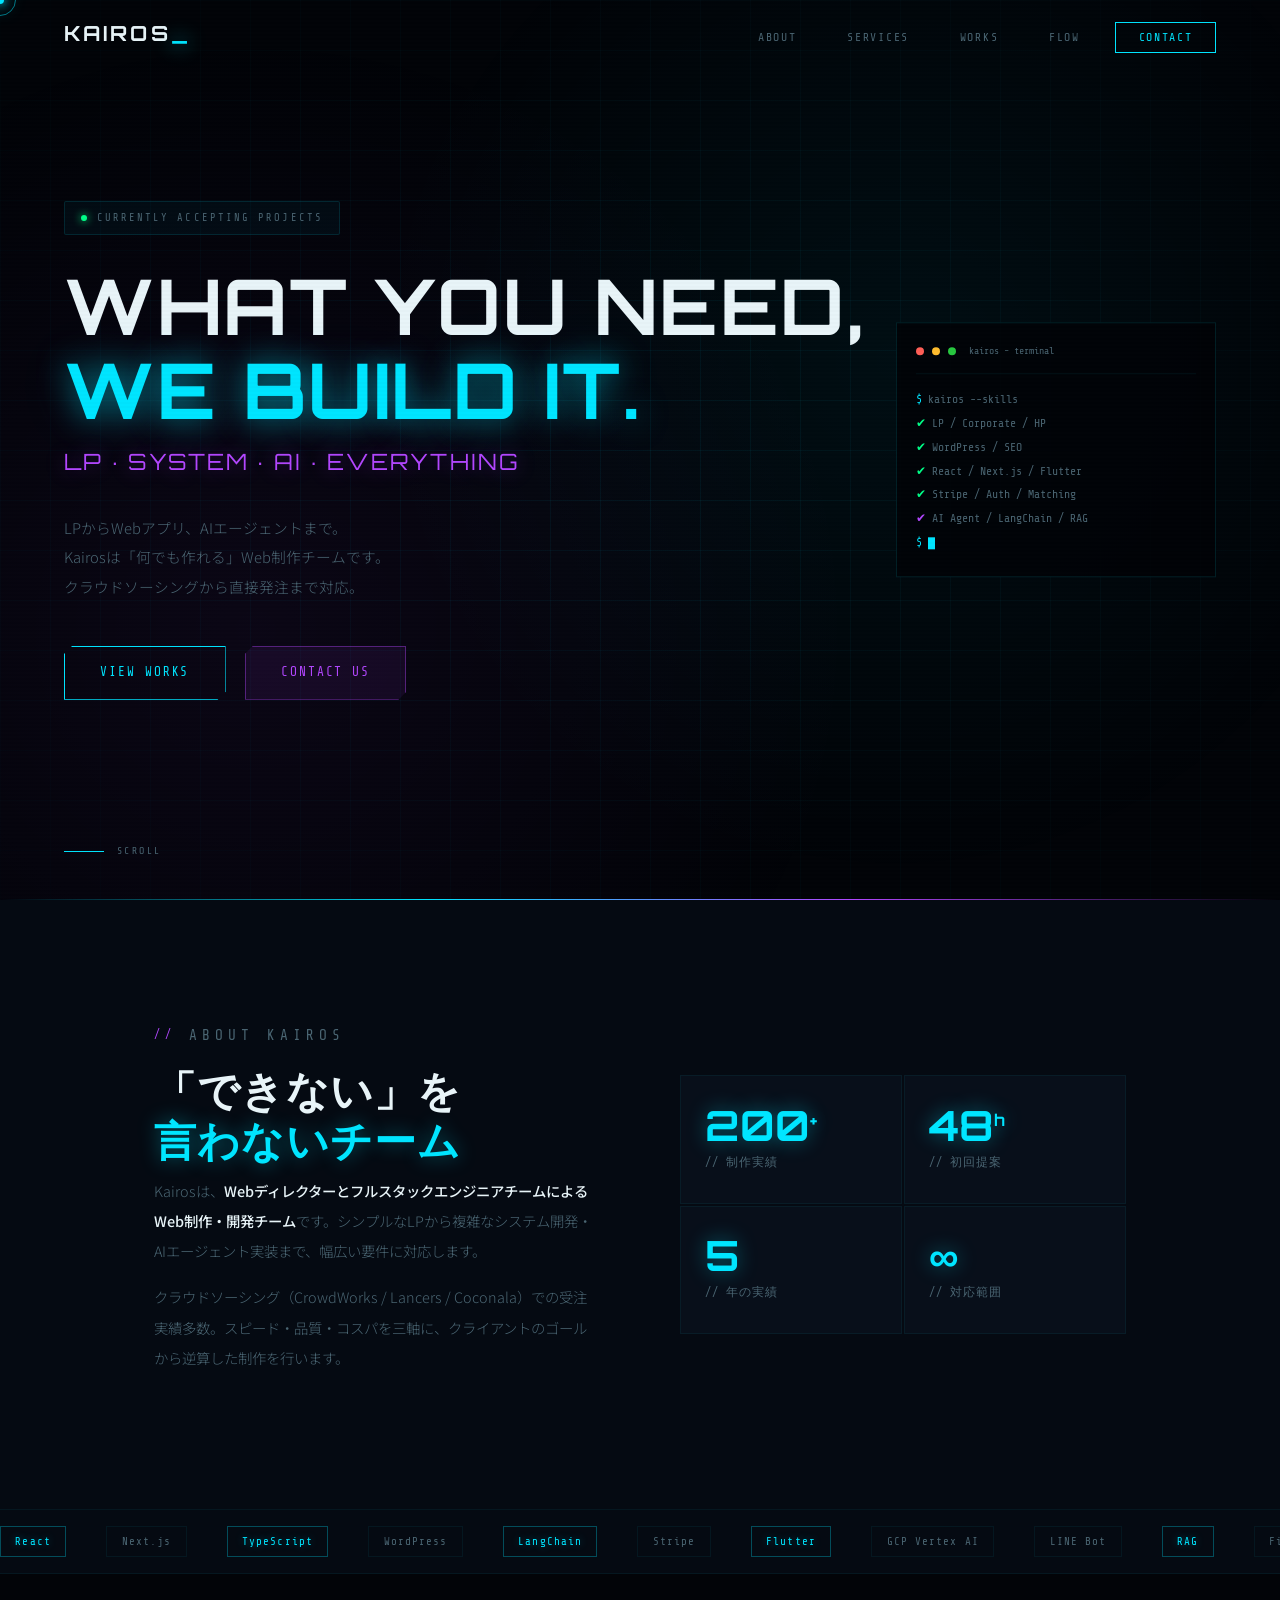
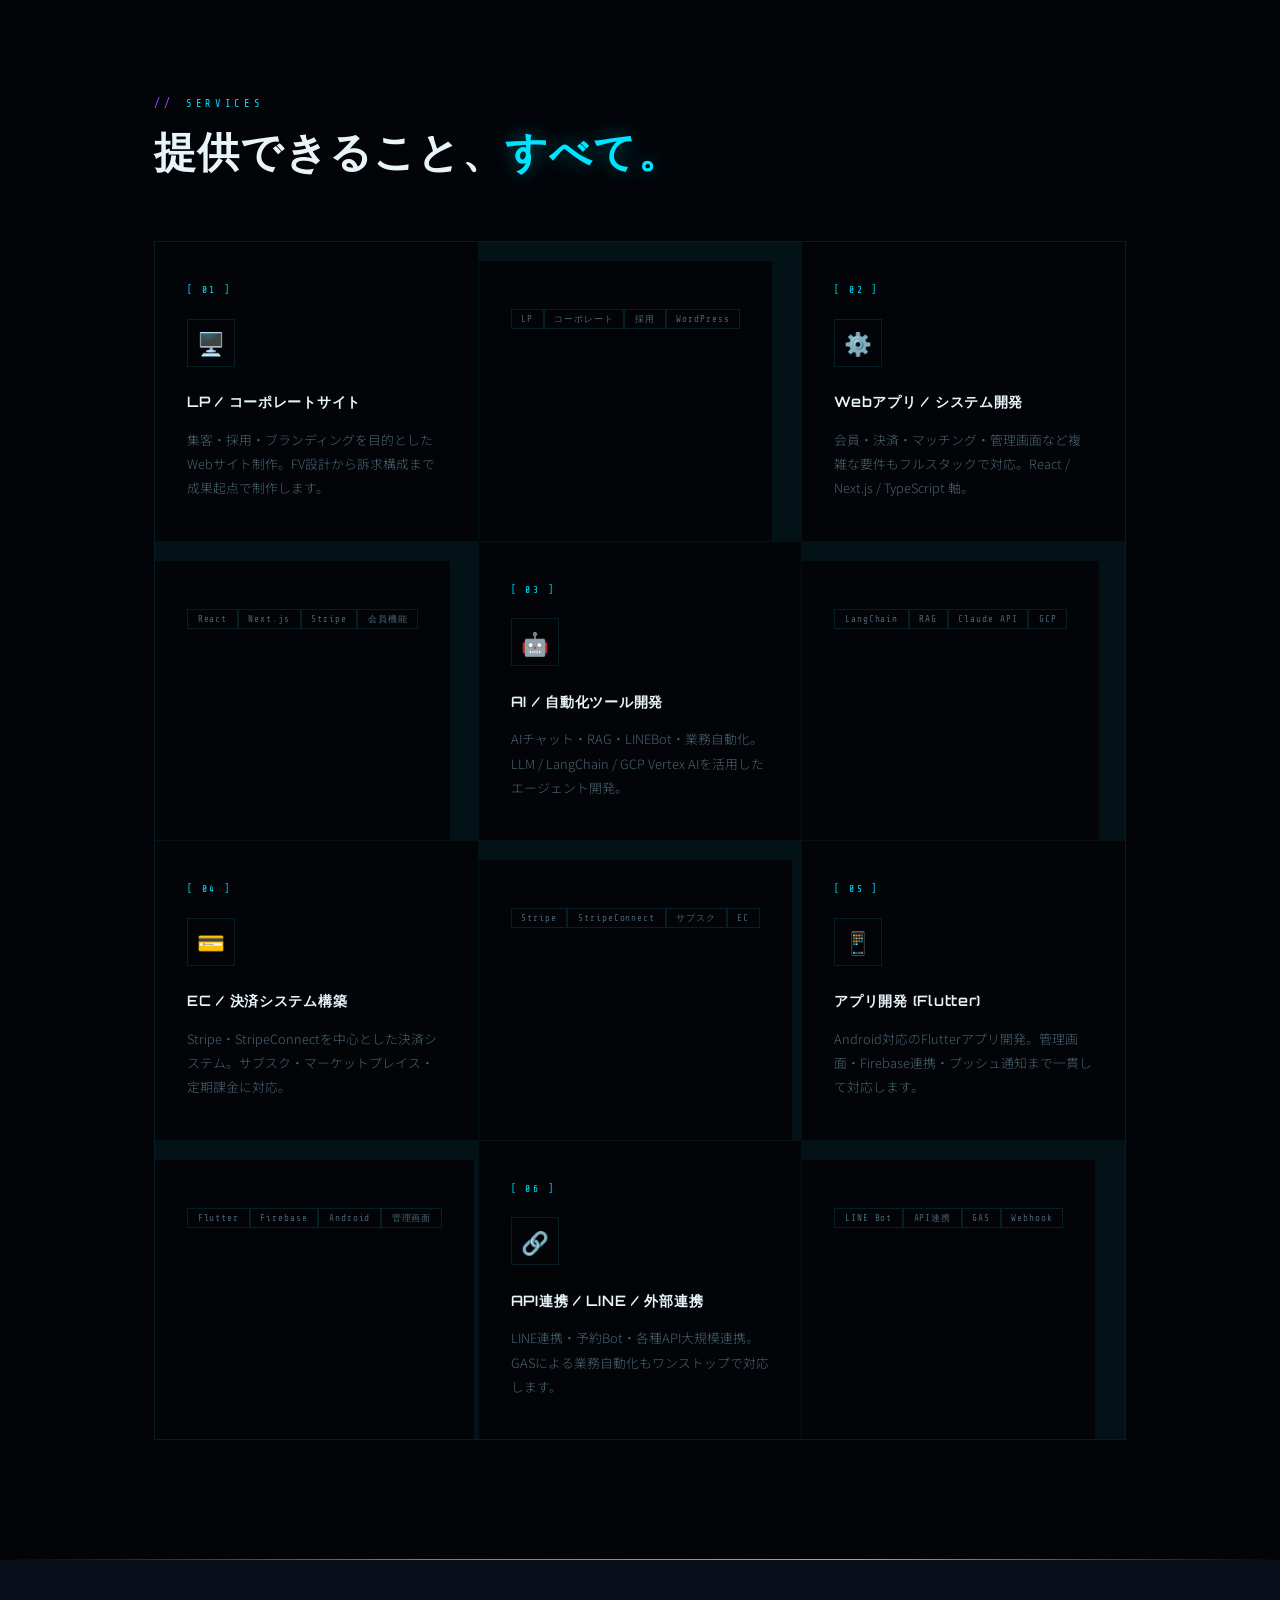
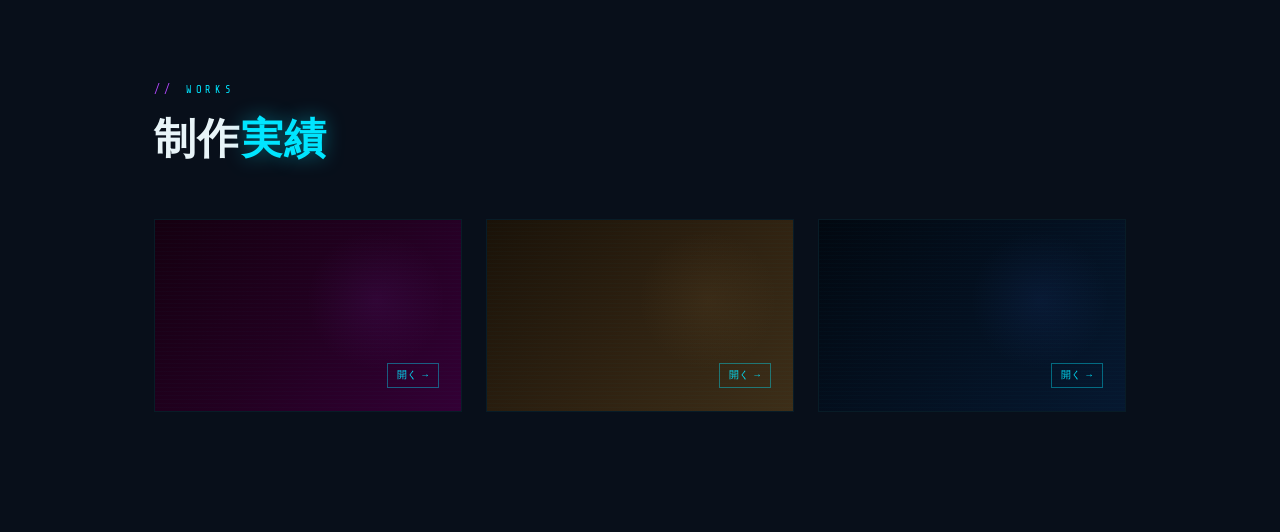
==== commit 03a32b49: "Update kairos-corporate.html (v9)" ====
--- a/kairos-corporate.html
+++ b/kairos-corporate.html
@@ -778,7 +778,7 @@
 }
 
 /* ── REVEAL ── */
-.reveal{opacity:0;transform:translateY(24px);transition:opacity 0.8s,transform 0.8s;}
+.reveal{opacity:1;transform:translateY(0);}
 .reveal.visible{opacity:1;transform:translateY(0);}
 .rd1{transition-delay:0.1s}.rd2{transition-delay:0.2s}
 .rd3{transition-delay:0.3s}.rd4{transition-delay:0.4s}
@@ -983,279 +983,35 @@
         <div class="work-corner"></div><div class="work-corner2"></div>
         <div class="work-overlay">
           <span class="work-cat">[ LP ]</span>
-          <p class="work-title-c">ライバー・チャットレディ 求人LP</p>
-          <p class="work-sub-c">HTML / CSS / LINE連携 / レスポンシブ</p>
+          <p class="work-title-c">LP制作実績 — 採用・飲食・美容・フィットネス他</p>
+          <p class="work-sub-c">HTML / CSS / 業種別5サイト掲載 / レスポンシブ</p>
           <p class="work-year">2025</p>
         </div>
-        <a href="https://kairos-epsilon.github.io/kairos-portfolio/lp-firstplace/" target="_blank" class="work-link-btn" style="position:absolute;bottom:1.4rem;right:1.4rem;font-family:Share Tech Mono,monospace;font-size:0.6rem;color:var(--cyan);text-decoration:none;border:1px solid rgba(0,229,255,0.4);padding:0.2rem 0.6rem;transition:all 0.3s;z-index:2;">開く →</a>
+        <a href="https://kairos-epsilon.github.io/kairos-portfolio/" target="_blank" class="work-link-btn" style="position:absolute;bottom:1.4rem;right:1.4rem;font-family:Share Tech Mono,monospace;font-size:0.6rem;color:var(--cyan);text-decoration:none;border:1px solid rgba(0,229,255,0.4);padding:0.2rem 0.6rem;transition:all 0.3s;z-index:2;">開く →</a>
       </div>
       <div class="work-card reveal rd2">
-        <div class="work-bg" style="background:linear-gradient(135deg,#020d1a 0%,#051525 50%,#072240 100%);"></div>
+        <div class="work-bg" style="background:linear-gradient(135deg,#1a1208 0%,#2d2010 50%,#3d2e18 100%);"></div>
         <div class="work-scan"></div>
-        <div class="work-glow" style="background:radial-gradient(circle,rgba(0,229,255,0.3),transparent 70%);position:absolute;width:140px;height:140px;border-radius:50%;top:5%;right:5%;opacity:0.25;transition:opacity 0.4s;"></div>
+        <div class="work-glow" style="background:radial-gradient(circle,rgba(180,140,80,0.3),transparent 70%);position:absolute;width:140px;height:140px;border-radius:50%;top:5%;right:5%;opacity:0.25;transition:opacity 0.4s;"></div>
         <div class="work-corner"></div><div class="work-corner2"></div>
         <div class="work-overlay">
           <span class="work-cat">[ CORPORATE ]</span>
-          <p class="work-title-c">Web制作会社 コーポレートサイト（Nexus Works）</p>
-          <p class="work-sub-c">HTML / CSS / JavaScript / アニメーション</p>
+          <p class="work-title-c">Writeful Academy — ライティングスクール</p>
+          <p class="work-sub-c">WordPress / レスポンシブ / LP設計 / CTA最適化</p>
           <p class="work-year">2025</p>
         </div>
-        <a href="https://kairos-epsilon.github.io/kairos-portfolio/sample-corporate.html" target="_blank" class="work-link-btn" style="position:absolute;bottom:1.4rem;right:1.4rem;font-family:Share Tech Mono,monospace;font-size:0.6rem;color:var(--cyan);text-decoration:none;border:1px solid rgba(0,229,255,0.4);padding:0.2rem 0.6rem;transition:all 0.3s;z-index:2;">開く →</a>
+        <a href="https://writeful.academy/" target="_blank" class="work-link-btn" style="position:absolute;bottom:1.4rem;right:1.4rem;font-family:Share Tech Mono,monospace;font-size:0.6rem;color:var(--cyan);text-decoration:none;border:1px solid rgba(0,229,255,0.4);padding:0.2rem 0.6rem;transition:all 0.3s;z-index:2;">開く →</a>
       </div>
       <div class="work-card reveal rd3">
-        <div class="work-bg" style="background:linear-gradient(135deg,#001a0d 0%,#002a14 50%,#003d1e 100%);"></div>
+        <div class="work-bg" style="background:linear-gradient(135deg,#020810 0%,#041020 50%,#061830 100%);"></div>
         <div class="work-scan"></div>
-        <div class="work-glow" style="background:radial-gradient(circle,rgba(0,255,136,0.3),transparent 70%);position:absolute;width:140px;height:140px;border-radius:50%;top:5%;right:5%;opacity:0.25;transition:opacity 0.4s;"></div>
+        <div class="work-glow" style="background:radial-gradient(circle,rgba(60,120,255,0.3),transparent 70%);position:absolute;width:140px;height:140px;border-radius:50%;top:5%;right:5%;opacity:0.25;transition:opacity 0.4s;"></div>
         <div class="work-corner"></div><div class="work-corner2"></div>
         <div class="work-overlay">
           <span class="work-cat">[ CORPORATE ]</span>
-          <p class="work-title-c">Web制作スタジオ コーポレートサイト（Kairos）</p>
-          <p class="work-sub-c">HTML / CSS / JavaScript / サイバーUI / パーティクル</p>
+          <p class="work-title-c">ORIGAMI GRP — AIスクール コーポレートサイト</p>
+          <p class="work-sub-c">WordPress / AIスクール / ダークUI / レスポンシブ</p>
           <p class="work-year">2025</p>
         </div>
-        <a href="https://kairos-epsilon.github.io/kairos-portfolio/kairos-corporate.html" target="_blank" class="work-link-btn" style="position:absolute;bottom:1.4rem;right:1.4rem;font-family:Share Tech Mono,monospace;font-size:0.6rem;color:var(--cyan);text-decoration:none;border:1px solid rgba(0,229,255,0.4);padding:0.2rem 0.6rem;transition:all 0.3s;z-index:2;">開く →</a>
-      </div></div>
-  </div>
-</section>
-
-<!-- FLOW -->
-<section id="flow">
-  <div class="section-inner">
-    <p class="sec-label reveal">Process</p>
-    <h2 class="sec-title reveal">制作の<span class="accent">流れ</span></h2>
-    <div class="flow-list">
-      <div class="flow-item reveal">
-        <div class="flow-num">01</div>
-        <div class="flow-body">
-          <h3>お問い合わせ・ヒアリング</h3>
-          <p>フォームまたはクラウドソーシング経由でご連絡ください。目的・ご予算・スケジュールを確認し、オンラインにてヒアリングを行います。</p>
-        </div>
+        <a href="https://www.origami-ai.site/" target="_blank" class="work-link-btn" style="position:absolute;bottom:1.4rem;right:1.4rem;font-family:Share Tech Mono,monospace;font-size:0.6rem;color:var(--cyan);text-decoration:none;border:1px solid rgba(0,229,255,0.4);padding:0.2rem 0.6rem;transition:all 0.3s;z-index:2;">開く →</a>
       </div>
-      <div class="flow-item reveal rd1">
-        <div class="flow-num">02</div>
-        <div class="flow-body">
-          <h3>提案・お見積もり</h3>
-          <p>ヒアリング内容をもとに方向性と概算見積もりをご提示。ご確認いただいてから正式なご契約となります。</p>
-        </div>
-      </div>
-      <div class="flow-item reveal rd2">
-        <div class="flow-num">03</div>
-        <div class="flow-body">
-          <h3>設計・ワイヤーフレーム</h3>
-          <p>ページ構成・情報設計・UIの骨格を作成。コンテンツの流れやCVポイントをこの段階で確認・調整します。</p>
-        </div>
-      </div>
-      <div class="flow-item reveal rd3">
-        <div class="flow-num">04</div>
-        <div class="flow-body">
-          <h3>デザイン・実装</h3>
-          <p>デザイン制作後、忠実にコーディング・実装。レスポンシブ対応・表示速度最適化・SEO基本設定まで対応します。</p>
-        </div>
-      </div>
-      <div class="flow-item reveal rd4">
-        <div class="flow-num">05</div>
-        <div class="flow-body">
-          <h3>テスト・納品・公開</h3>
-          <p>最終確認後、本番環境へ公開。アクセス解析設定・操作レクチャーまで丁寧にサポートします。</p>
-        </div>
-      </div>
-    </div>
-  </div>
-</section>
-
-<!-- CONTACT -->
-<section id="contact">
-  <div class="section-inner">
-    <div class="contact-grid">
-      <div class="contact-info reveal">
-        <p class="sec-label">Contact</p>
-        <h2 class="sec-title">まずは<br><span class="accent">気軽に相談を。</span></h2>
-        <p>フォームからご連絡いただければ<strong>48時間以内</strong>にご返信します。クラウドソーシング経由でも直接でも、どちらでもお気軽にどうぞ。</p>
-        <div class="c-meta">
-          <div class="c-meta-row">
-            <span class="c-meta-key">Platform</span>
-            <span class="c-meta-val">CrowdWorks / Lancers / Coconala</span>
-          </div>
-          <div class="c-meta-row">
-            <span class="c-meta-key">Response</span>
-            <span class="c-meta-val">48時間以内（平日）</span>
-          </div>
-          <div class="c-meta-row">
-            <span class="c-meta-key">Base</span>
-            <span class="c-meta-val">東京 / 全国対応</span>
-          </div>
-        </div>
-      </div>
-      <div class="contact-form reveal rd2">
-        <div class="form-row">
-          <div class="fg">
-            <label>お名前</label>
-            <input type="text" placeholder="山田 太郎">
-          </div>
-          <div class="fg">
-            <label>会社名</label>
-            <input type="text" placeholder="株式会社〇〇">
-          </div>
-        </div>
-        <div class="fg">
-          <label>メールアドレス</label>
-          <input type="email" placeholder="info@example.com">
-        </div>
-        <div class="fg">
-          <label>ご相談の種別</label>
-          <select>
-            <option value="">選択してください</option>
-            <option>LP・コーポレートサイト制作</option>
-            <option>Webアプリ・システム開発</option>
-            <option>AI・自動化ツール開発</option>
-            <option>WordPress構築・カスタマイズ</option>
-            <option>アプリ開発（Flutter）</option>
-            <option>その他・まずは相談したい</option>
-          </select>
-        </div>
-        <div class="fg">
-          <label>ご相談内容</label>
-          <textarea placeholder="ご要望・背景・スケジュール感などをお聞かせください。"></textarea>
-        </div>
-        <button class="btn-submit">[ SEND MESSAGE ]</button>
-      </div>
-    </div>
-  </div>
-</section>
-
-<!-- FOOTER -->
-<footer>
-  <div class="footer-top">
-    <div class="footer-brand">
-      <div class="f-logo">KAIROS<span>_</span></div>
-      <p>LPからWebアプリ、AIエージェントまで。<br>「何でも作れる」Web制作チームです。<br>東京拠点 / 全国対応。</p>
-    </div>
-    <div class="footer-col">
-      <h4>// Services</h4>
-      <ul>
-        <li><a href="services/lp-corporate.html">LP・コーポレート制作</a></li>
-        <li><a href="services/web-app.html">Webアプリ開発</a></li>
-        <li><a href="services/ai-automation.html">AI・自動化</a></li>
-        <li><a href="services/ec-payment.html">EC・決済システム</a></li>
-        <li><a href="services/app-flutter.html">アプリ開発</a></li>
-      </ul>
-    </div>
-    <div class="footer-col">
-      <h4>// Platform</h4>
-      <ul>
-        <li><a href="https://crowdworks.jp" target="_blank">CrowdWorks</a></li>
-        <li><a href="https://www.lancers.jp" target="_blank">Lancers</a></li>
-        <li><a href="https://coconala.com" target="_blank">Coconala</a></li>
-        <li><a href="index.html">ポートフォリオ</a></li>
-      </ul>
-    </div>
-    <div class="footer-col">
-      <h4>// Legal</h4>
-      <ul>
-        <li><a href="privacy.html">プライバシーポリシー</a></li>
-        <li><a href="tokusho.html">特定商取引法</a></li>
-        <li><a href="works.html">Works一覧</a></li>
-      </ul>
-    </div>
-  </div>
-  <div class="footer-bottom">
-    <p>© 2025 Kairos. All rights reserved.</p>
-    <div class="footer-status">
-      <div class="status-dot"></div>
-      <span>System Online — Tokyo, JP</span>
-    </div>
-  </div>
-</footer>
-
-<script>
-// Custom cursor
-const cursor = document.getElementById('cursor');
-const ring = document.getElementById('cursor-ring');
-let mx=0,my=0,rx=0,ry=0;
-document.addEventListener('mousemove',e=>{
-  mx=e.clientX;my=e.clientY;
-  cursor.style.left=mx+'px';cursor.style.top=my+'px';
-});
-function animRing(){
-  rx+=(mx-rx)*0.12;ry+=(my-ry)*0.12;
-  ring.style.left=rx+'px';ring.style.top=ry+'px';
-  requestAnimationFrame(animRing);
-}animRing();
-document.querySelectorAll('a,button,.svc-card,.work-card').forEach(el=>{
-  el.addEventListener('mouseenter',()=>{ring.style.width='50px';ring.style.height='50px';ring.style.borderColor='rgba(0,229,255,0.8)';});
-  el.addEventListener('mouseleave',()=>{ring.style.width='32px';ring.style.height='32px';ring.style.borderColor='rgba(0,229,255,0.5)';});
-});
-
-// Nav scroll
-const nav=document.getElementById('mainNav');
-window.addEventListener('scroll',()=>nav.classList.toggle('scrolled',scrollY>50));
-
-// Scroll reveal
-const reveals=document.querySelectorAll('.reveal');
-new IntersectionObserver((entries)=>{
-  entries.forEach(e=>{if(e.isIntersecting)e.target.classList.add('visible');});
-},{threshold:0.1,rootMargin:'0px 0px -40px 0px'}).observe
-?new IntersectionObserver((entries)=>{entries.forEach(e=>{if(e.isIntersecting)e.target.classList.add('visible');});},{threshold:0.1,rootMargin:'0px 0px -40px 0px'})
-:null;
-const obs=new IntersectionObserver((entries)=>{entries.forEach(e=>{if(e.isIntersecting)e.target.classList.add('visible');});},{threshold:0.08,rootMargin:'0px 0px -30px 0px'});
-reveals.forEach(el=>obs.observe(el));
-
-// Particles
-const canvas=document.getElementById('particles-canvas');
-const ctx=canvas.getContext('2d');
-let W,H,particles=[];
-function resize(){W=canvas.width=innerWidth;H=canvas.height=innerHeight;}
-resize();window.addEventListener('resize',resize);
-
-class Particle{
-  constructor(){this.reset();}
-  reset(){
-    this.x=Math.random()*W;
-    this.y=Math.random()*H;
-    this.vx=(Math.random()-0.5)*0.3;
-    this.vy=(Math.random()-0.5)*0.3;
-    this.size=Math.random()*1.5+0.3;
-    this.alpha=Math.random()*0.5+0.1;
-    this.color=Math.random()>0.7?'0,229,255':'179,71,255';
-  }
-  update(){
-    this.x+=this.vx;this.y+=this.vy;
-    if(this.x<0||this.x>W||this.y<0||this.y>H)this.reset();
-  }
-  draw(){
-    ctx.beginPath();
-    ctx.arc(this.x,this.y,this.size,0,Math.PI*2);
-    ctx.fillStyle=`rgba(${this.color},${this.alpha})`;
-    ctx.fill();
-  }
-}
-
-for(let i=0;i<120;i++)particles.push(new Particle());
-
-function drawConnections(){
-  for(let i=0;i<particles.length;i++){
-    for(let j=i+1;j<particles.length;j++){
-      const dx=particles[i].x-particles[j].x;
-      const dy=particles[i].y-particles[j].y;
-      const d=Math.sqrt(dx*dx+dy*dy);
-      if(d<100){
-        ctx.beginPath();
-        ctx.moveTo(particles[i].x,particles[i].y);
-        ctx.lineTo(particles[j].x,particles[j].y);
-        ctx.strokeStyle=`rgba(0,229,255,${0.04*(1-d/100)})`;
-        ctx.lineWidth=0.4;
-        ctx.stroke();
-      }
-    }
-  }
-}
-
-function loop(){
-  ctx.clearRect(0,0,W,H);
-  particles.forEach(p=>{p.update();p.draw();});
-  drawConnections();
-  requestAnimationFrame(loop);
-}loop();
-</script>
-</body>
-</html>
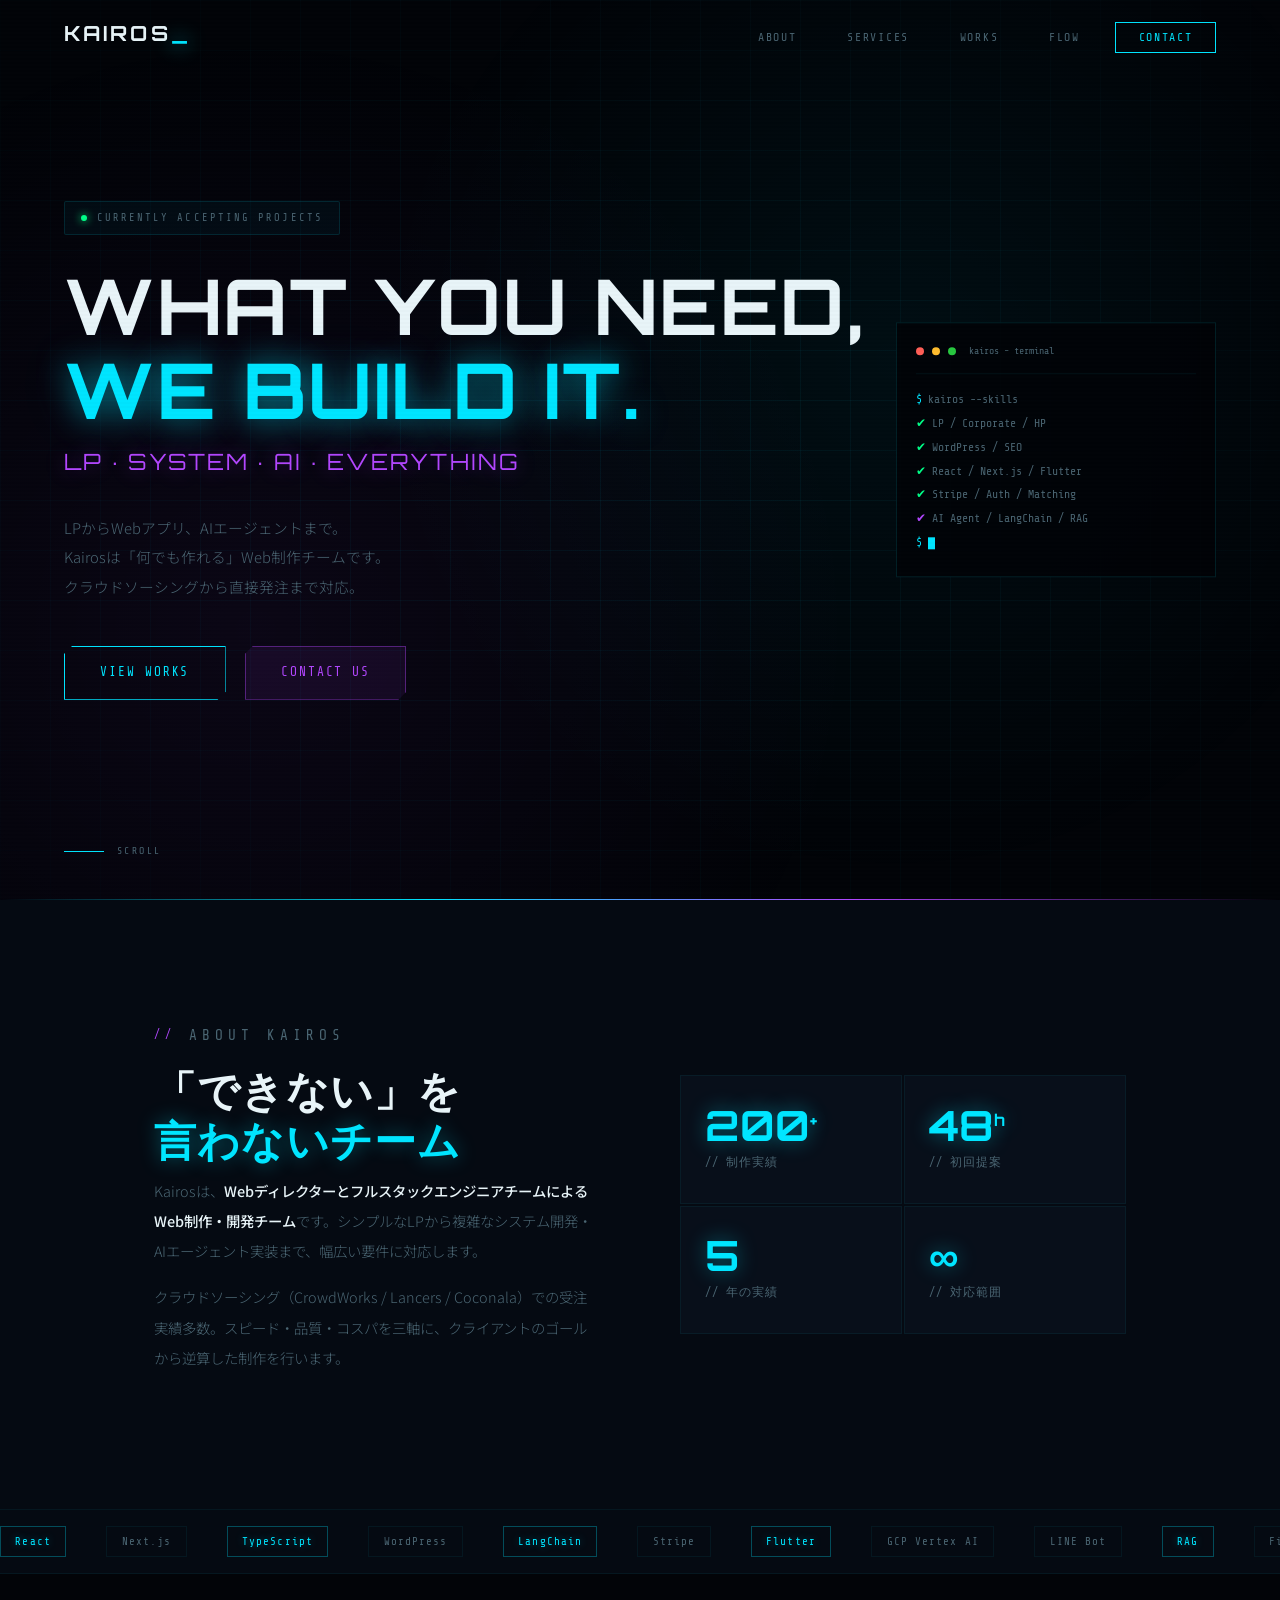
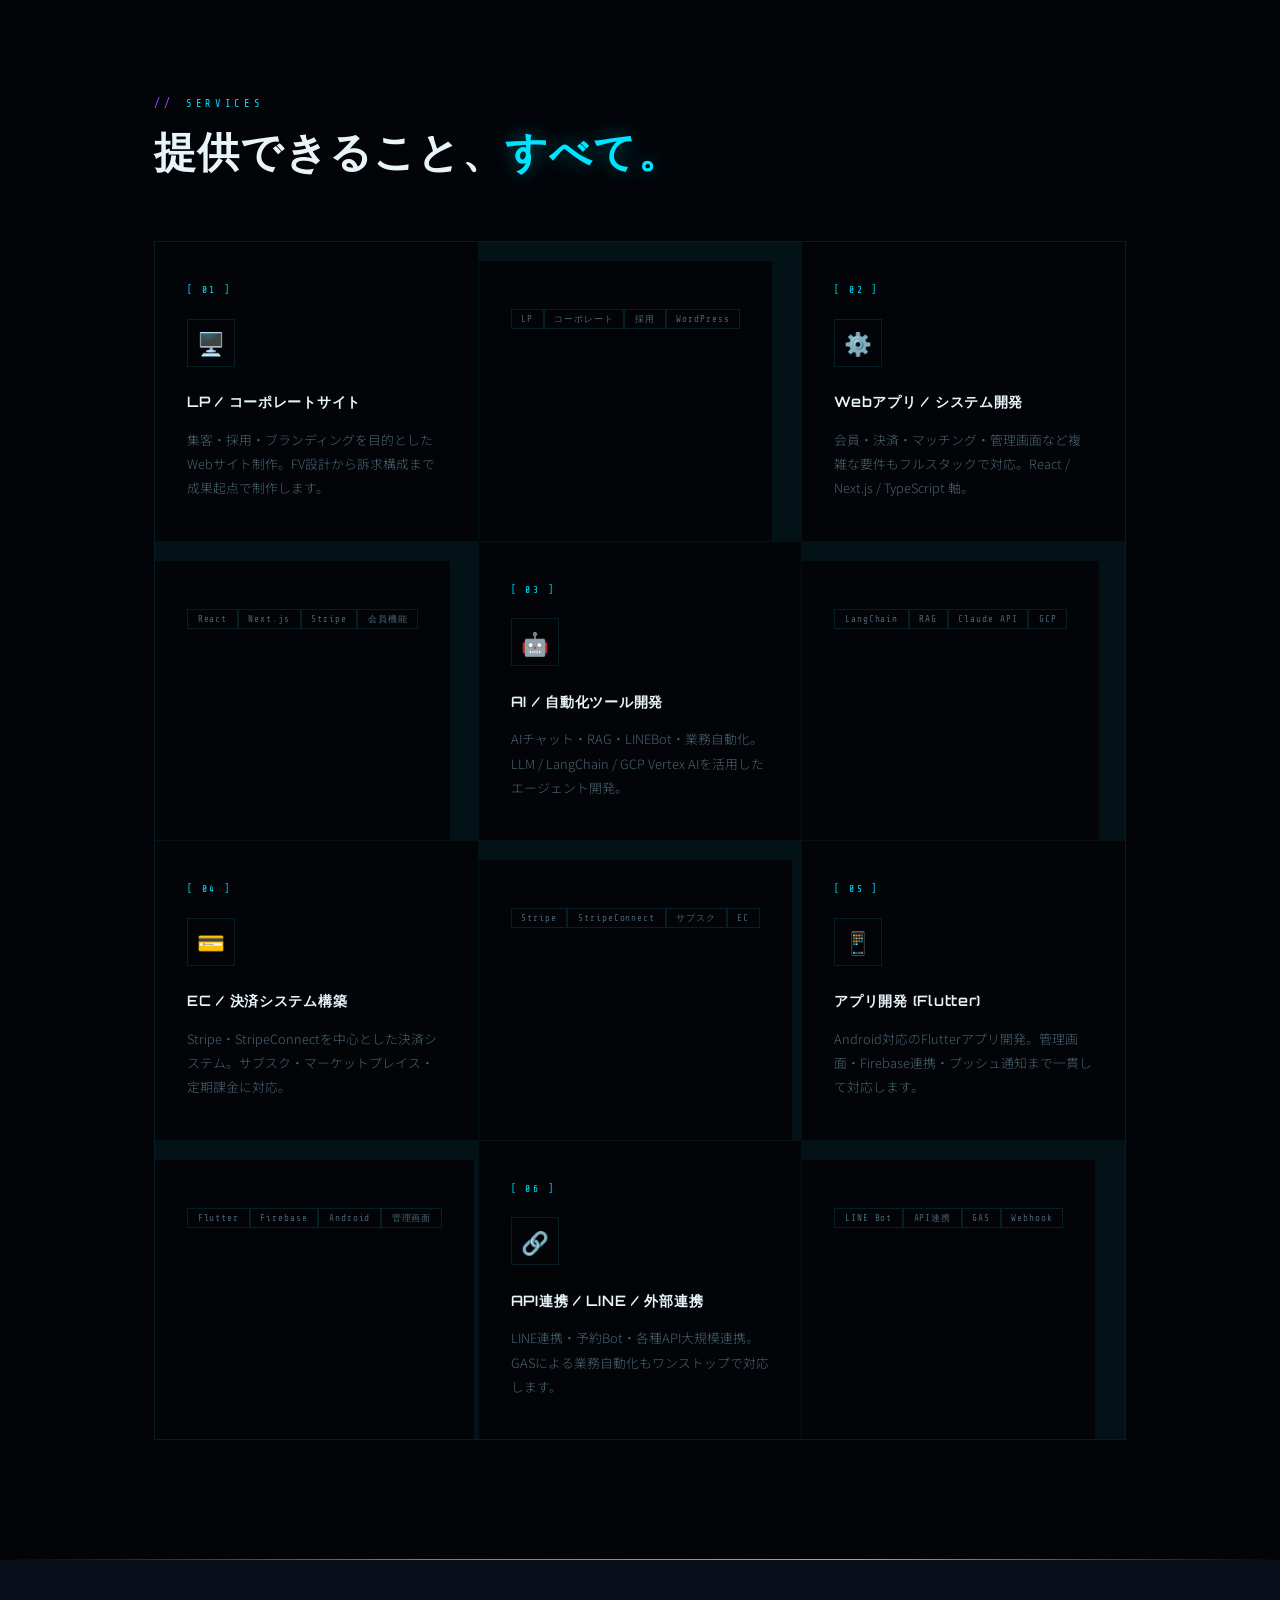
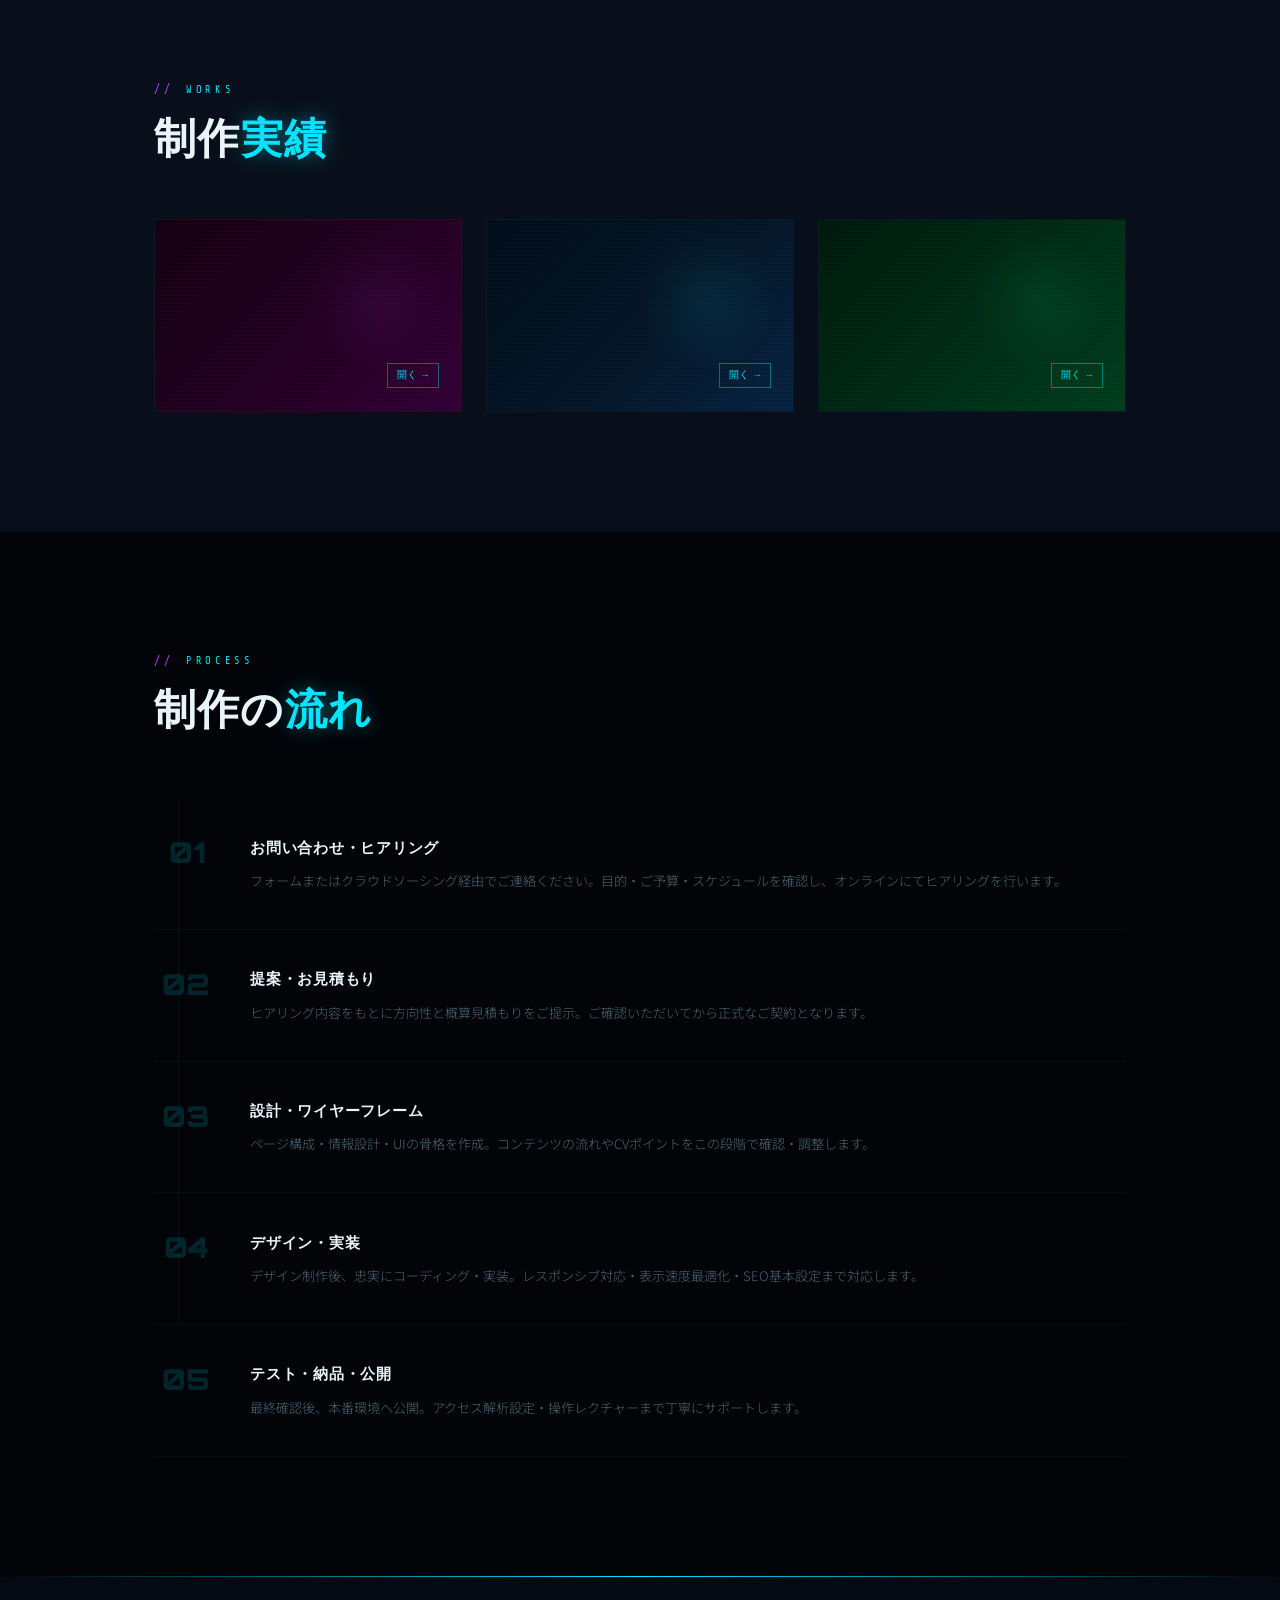
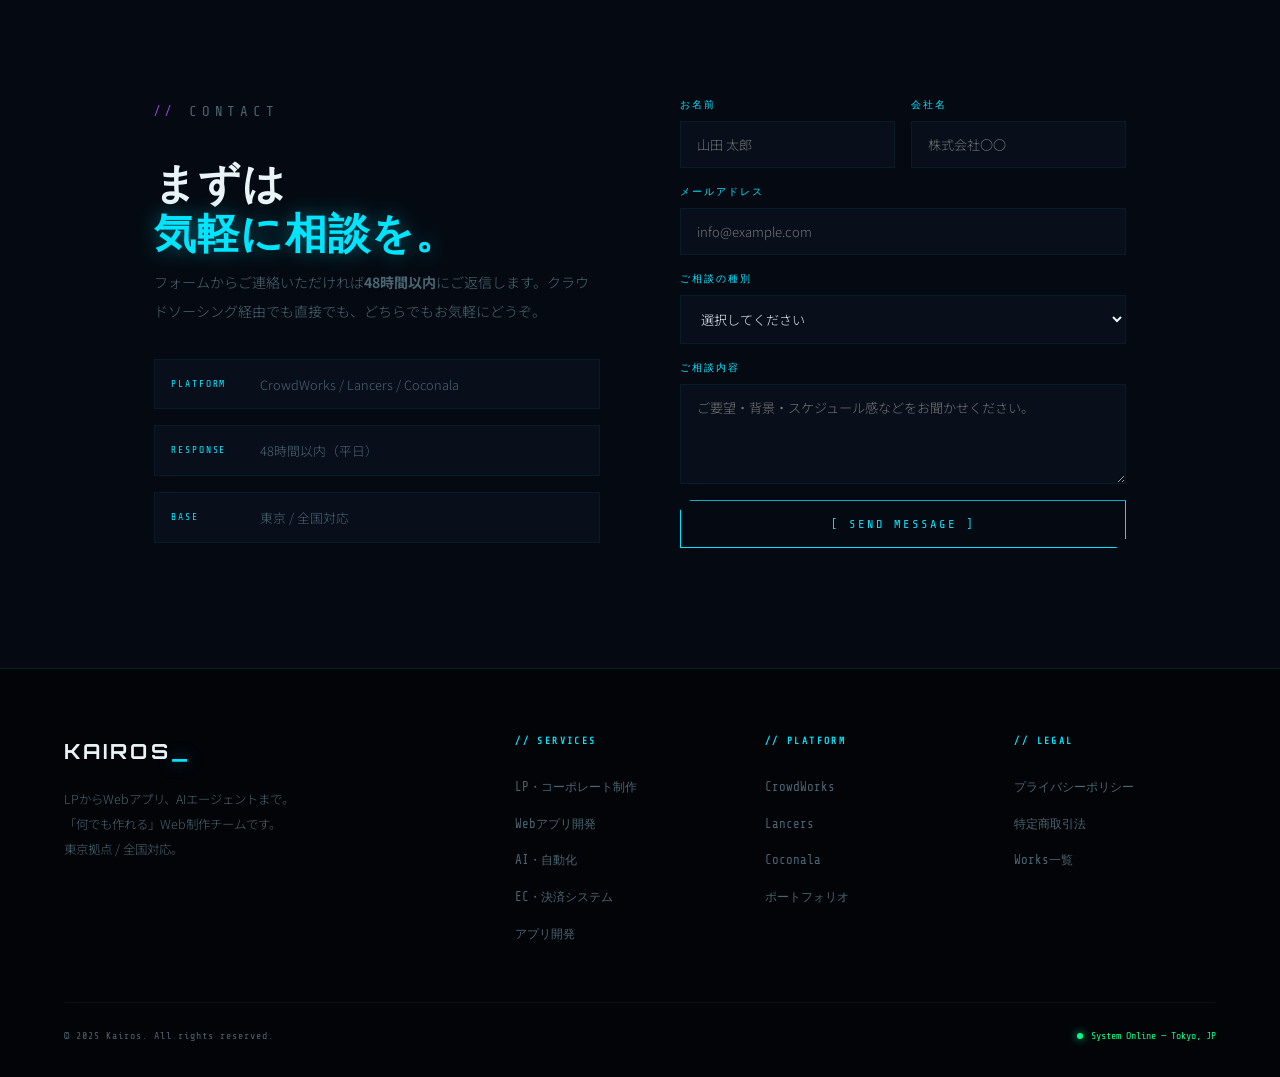
==== commit 85252fd4: "Update kairos-corporate.html (cursor)" ====
--- a/kairos-corporate.html
+++ b/kairos-corporate.html
@@ -35,7 +35,6 @@
   font-weight:300;
   line-height:1.8;
   overflow-x:hidden;
-  cursor:none;
 }
 
 /* ── CUSTOM CURSOR ── */
@@ -990,28 +989,263 @@
         <a href="https://kairos-epsilon.github.io/kairos-portfolio/" target="_blank" class="work-link-btn" style="position:absolute;bottom:1.4rem;right:1.4rem;font-family:Share Tech Mono,monospace;font-size:0.6rem;color:var(--cyan);text-decoration:none;border:1px solid rgba(0,229,255,0.4);padding:0.2rem 0.6rem;transition:all 0.3s;z-index:2;">開く →</a>
       </div>
       <div class="work-card reveal rd2">
-        <div class="work-bg" style="background:linear-gradient(135deg,#1a1208 0%,#2d2010 50%,#3d2e18 100%);"></div>
+        <div class="work-bg" style="background:linear-gradient(135deg,#020d1a 0%,#051525 50%,#072240 100%);"></div>
         <div class="work-scan"></div>
-        <div class="work-glow" style="background:radial-gradient(circle,rgba(180,140,80,0.3),transparent 70%);position:absolute;width:140px;height:140px;border-radius:50%;top:5%;right:5%;opacity:0.25;transition:opacity 0.4s;"></div>
+        <div class="work-glow" style="background:radial-gradient(circle,rgba(0,229,255,0.3),transparent 70%);position:absolute;width:140px;height:140px;border-radius:50%;top:5%;right:5%;opacity:0.25;transition:opacity 0.4s;"></div>
         <div class="work-corner"></div><div class="work-corner2"></div>
         <div class="work-overlay">
           <span class="work-cat">[ CORPORATE ]</span>
-          <p class="work-title-c">Writeful Academy — ライティングスクール</p>
-          <p class="work-sub-c">WordPress / レスポンシブ / LP設計 / CTA最適化</p>
+          <p class="work-title-c">Web制作会社 コーポレートサイト（Nexus Works）</p>
+          <p class="work-sub-c">HTML / CSS / JavaScript / アニメーション</p>
           <p class="work-year">2025</p>
         </div>
-        <a href="https://writeful.academy/" target="_blank" class="work-link-btn" style="position:absolute;bottom:1.4rem;right:1.4rem;font-family:Share Tech Mono,monospace;font-size:0.6rem;color:var(--cyan);text-decoration:none;border:1px solid rgba(0,229,255,0.4);padding:0.2rem 0.6rem;transition:all 0.3s;z-index:2;">開く →</a>
+        <a href="https://kairos-epsilon.github.io/kairos-portfolio/sample-corporate.html" target="_blank" class="work-link-btn" style="position:absolute;bottom:1.4rem;right:1.4rem;font-family:Share Tech Mono,monospace;font-size:0.6rem;color:var(--cyan);text-decoration:none;border:1px solid rgba(0,229,255,0.4);padding:0.2rem 0.6rem;transition:all 0.3s;z-index:2;">開く →</a>
       </div>
       <div class="work-card reveal rd3">
-        <div class="work-bg" style="background:linear-gradient(135deg,#020810 0%,#041020 50%,#061830 100%);"></div>
+        <div class="work-bg" style="background:linear-gradient(135deg,#001a0d 0%,#002a14 50%,#003d1e 100%);"></div>
         <div class="work-scan"></div>
-        <div class="work-glow" style="background:radial-gradient(circle,rgba(60,120,255,0.3),transparent 70%);position:absolute;width:140px;height:140px;border-radius:50%;top:5%;right:5%;opacity:0.25;transition:opacity 0.4s;"></div>
+        <div class="work-glow" style="background:radial-gradient(circle,rgba(0,255,136,0.3),transparent 70%);position:absolute;width:140px;height:140px;border-radius:50%;top:5%;right:5%;opacity:0.25;transition:opacity 0.4s;"></div>
         <div class="work-corner"></div><div class="work-corner2"></div>
         <div class="work-overlay">
           <span class="work-cat">[ CORPORATE ]</span>
-          <p class="work-title-c">ORIGAMI GRP — AIスクール コーポレートサイト</p>
-          <p class="work-sub-c">WordPress / AIスクール / ダークUI / レスポンシブ</p>
+          <p class="work-title-c">Web制作スタジオ コーポレートサイト（Kairos）</p>
+          <p class="work-sub-c">HTML / CSS / JavaScript / サイバーUI / パーティクル</p>
           <p class="work-year">2025</p>
         </div>
-        <a href="https://www.origami-ai.site/" target="_blank" class="work-link-btn" style="position:absolute;bottom:1.4rem;right:1.4rem;font-family:Share Tech Mono,monospace;font-size:0.6rem;color:var(--cyan);text-decoration:none;border:1px solid rgba(0,229,255,0.4);padding:0.2rem 0.6rem;transition:all 0.3s;z-index:2;">開く →</a>
-      </div>
+        <a href="https://kairos-epsilon.github.io/kairos-portfolio/kairos-corporate.html" target="_blank" class="work-link-btn" style="position:absolute;bottom:1.4rem;right:1.4rem;font-family:Share Tech Mono,monospace;font-size:0.6rem;color:var(--cyan);text-decoration:none;border:1px solid rgba(0,229,255,0.4);padding:0.2rem 0.6rem;transition:all 0.3s;z-index:2;">開く →</a>
+      </div></div>
+  </div>
+</section>
+
+<!-- FLOW -->
+<section id="flow">
+  <div class="section-inner">
+    <p class="sec-label reveal">Process</p>
+    <h2 class="sec-title reveal">制作の<span class="accent">流れ</span></h2>
+    <div class="flow-list">
+      <div class="flow-item reveal">
+        <div class="flow-num">01</div>
+        <div class="flow-body">
+          <h3>お問い合わせ・ヒアリング</h3>
+          <p>フォームまたはクラウドソーシング経由でご連絡ください。目的・ご予算・スケジュールを確認し、オンラインにてヒアリングを行います。</p>
+        </div>
+      </div>
+      <div class="flow-item reveal rd1">
+        <div class="flow-num">02</div>
+        <div class="flow-body">
+          <h3>提案・お見積もり</h3>
+          <p>ヒアリング内容をもとに方向性と概算見積もりをご提示。ご確認いただいてから正式なご契約となります。</p>
+        </div>
+      </div>
+      <div class="flow-item reveal rd2">
+        <div class="flow-num">03</div>
+        <div class="flow-body">
+          <h3>設計・ワイヤーフレーム</h3>
+          <p>ページ構成・情報設計・UIの骨格を作成。コンテンツの流れやCVポイントをこの段階で確認・調整します。</p>
+        </div>
+      </div>
+      <div class="flow-item reveal rd3">
+        <div class="flow-num">04</div>
+        <div class="flow-body">
+          <h3>デザイン・実装</h3>
+          <p>デザイン制作後、忠実にコーディング・実装。レスポンシブ対応・表示速度最適化・SEO基本設定まで対応します。</p>
+        </div>
+      </div>
+      <div class="flow-item reveal rd4">
+        <div class="flow-num">05</div>
+        <div class="flow-body">
+          <h3>テスト・納品・公開</h3>
+          <p>最終確認後、本番環境へ公開。アクセス解析設定・操作レクチャーまで丁寧にサポートします。</p>
+        </div>
+      </div>
+    </div>
+  </div>
+</section>
+
+<!-- CONTACT -->
+<section id="contact">
+  <div class="section-inner">
+    <div class="contact-grid">
+      <div class="contact-info reveal">
+        <p class="sec-label">Contact</p>
+        <h2 class="sec-title">まずは<br><span class="accent">気軽に相談を。</span></h2>
+        <p>フォームからご連絡いただければ<strong>48時間以内</strong>にご返信します。クラウドソーシング経由でも直接でも、どちらでもお気軽にどうぞ。</p>
+        <div class="c-meta">
+          <div class="c-meta-row">
+            <span class="c-meta-key">Platform</span>
+            <span class="c-meta-val">CrowdWorks / Lancers / Coconala</span>
+          </div>
+          <div class="c-meta-row">
+            <span class="c-meta-key">Response</span>
+            <span class="c-meta-val">48時間以内（平日）</span>
+          </div>
+          <div class="c-meta-row">
+            <span class="c-meta-key">Base</span>
+            <span class="c-meta-val">東京 / 全国対応</span>
+          </div>
+        </div>
+      </div>
+      <div class="contact-form reveal rd2">
+        <div class="form-row">
+          <div class="fg">
+            <label>お名前</label>
+            <input type="text" placeholder="山田 太郎">
+          </div>
+          <div class="fg">
+            <label>会社名</label>
+            <input type="text" placeholder="株式会社〇〇">
+          </div>
+        </div>
+        <div class="fg">
+          <label>メールアドレス</label>
+          <input type="email" placeholder="info@example.com">
+        </div>
+        <div class="fg">
+          <label>ご相談の種別</label>
+          <select>
+            <option value="">選択してください</option>
+            <option>LP・コーポレートサイト制作</option>
+            <option>Webアプリ・システム開発</option>
+            <option>AI・自動化ツール開発</option>
+            <option>WordPress構築・カスタマイズ</option>
+            <option>アプリ開発（Flutter）</option>
+            <option>その他・まずは相談したい</option>
+          </select>
+        </div>
+        <div class="fg">
+          <label>ご相談内容</label>
+          <textarea placeholder="ご要望・背景・スケジュール感などをお聞かせください。"></textarea>
+        </div>
+        <button class="btn-submit">[ SEND MESSAGE ]</button>
+      </div>
+    </div>
+  </div>
+</section>
+
+<!-- FOOTER -->
+<footer>
+  <div class="footer-top">
+    <div class="footer-brand">
+      <div class="f-logo">KAIROS<span>_</span></div>
+      <p>LPからWebアプリ、AIエージェントまで。<br>「何でも作れる」Web制作チームです。<br>東京拠点 / 全国対応。</p>
+    </div>
+    <div class="footer-col">
+      <h4>// Services</h4>
+      <ul>
+        <li><a href="services/lp-corporate.html">LP・コーポレート制作</a></li>
+        <li><a href="services/web-app.html">Webアプリ開発</a></li>
+        <li><a href="services/ai-automation.html">AI・自動化</a></li>
+        <li><a href="services/ec-payment.html">EC・決済システム</a></li>
+        <li><a href="services/app-flutter.html">アプリ開発</a></li>
+      </ul>
+    </div>
+    <div class="footer-col">
+      <h4>// Platform</h4>
+      <ul>
+        <li><a href="https://crowdworks.jp" target="_blank">CrowdWorks</a></li>
+        <li><a href="https://www.lancers.jp" target="_blank">Lancers</a></li>
+        <li><a href="https://coconala.com" target="_blank">Coconala</a></li>
+        <li><a href="index.html">ポートフォリオ</a></li>
+      </ul>
+    </div>
+    <div class="footer-col">
+      <h4>// Legal</h4>
+      <ul>
+        <li><a href="privacy.html">プライバシーポリシー</a></li>
+        <li><a href="tokusho.html">特定商取引法</a></li>
+        <li><a href="works.html">Works一覧</a></li>
+      </ul>
+    </div>
+  </div>
+  <div class="footer-bottom">
+    <p>© 2025 Kairos. All rights reserved.</p>
+    <div class="footer-status">
+      <div class="status-dot"></div>
+      <span>System Online — Tokyo, JP</span>
+    </div>
+  </div>
+</footer>
+
+<script>
+// Custom cursor — PC only
+  const cursor = document.getElementById('cursor');
+  const ring = document.getElementById('cursor-ring');
+  const isTouch = window.matchMedia('(hover: none) and (pointer: coarse)').matches;
+  if (isTouch) {
+    // タッチデバイス：カスタムカーソル非表示
+    if (cursor) cursor.style.display = 'none';
+    if (ring) ring.style.display = 'none';
+    document.body.style.cursor = 'auto';
+  } else {
+    // PC：カスタムカーソル有効
+    document.body.style.cursor = 'none';
+    // マウスが入るまでカーソルを非表示
+    cursor.style.opacity = '0';
+    ring.style.opacity = '0';
+    let mx = window.innerWidth / 2;
+    let my = window.innerHeight / 2;
+    let rx = mx, ry = my;
+    let entered = false;
+    document.addEventListener('mousemove', e => {
+      mx = e.clientX; my = e.clientY;
+      cursor.style.left = mx + 'px';
+      cursor.style.top = my + 'px';
+      if (!entered) {
+        entered = true;
+        cursor.style.opacity = '1';
+        ring.style.opacity = '1';
+      }
+    });
+    function animRing() {
+      rx += (mx - rx) * 0.12;
+      ry += (my - ry) * 0.12;
+      ring.style.left = rx + 'px';
+      ring.style.top = ry + 'px';
+      requestAnimationFrame(animRing);
+    }
+    animRing();
+    document.querySelectorAll('a,button,.svc-card,.work-card').forEach(el => {
+      el.addEventListener('mouseenter', () => {
+        ring.style.width = '50px';
+        ring.style.height = '50px';
+        ring.style.borderColor = 'rgba(0,229,255,0.8)';
+        cursor.style.transform = 'translate(-50%,-50%) scale(1.5)';
+      });
+      el.addEventListener('mouseleave', () => {
+        ring.style.width = '32px';
+        ring.style.height = '32px';
+        ring.style.borderColor = 'rgba(0,229,255,0.5)';
+        cursor.style.transform = 'translate(-50%,-50%) scale(1)';
+      });
+    });
+  }
+
+for(let i=0;i<120;i++)particles.push(new Particle());
+
+function drawConnections(){
+  for(let i=0;i<particles.length;i++){
+    for(let j=i+1;j<particles.length;j++){
+      const dx=particles[i].x-particles[j].x;
+      const dy=particles[i].y-particles[j].y;
+      const d=Math.sqrt(dx*dx+dy*dy);
+      if(d<100){
+        ctx.beginPath();
+        ctx.moveTo(particles[i].x,particles[i].y);
+        ctx.lineTo(particles[j].x,particles[j].y);
+        ctx.strokeStyle=`rgba(0,229,255,${0.04*(1-d/100)})`;
+        ctx.lineWidth=0.4;
+        ctx.stroke();
+      }
+    }
+  }
+}
+
+function loop(){
+  ctx.clearRect(0,0,W,H);
+  particles.forEach(p=>{p.update();p.draw();});
+  drawConnections();
+  requestAnimationFrame(loop);
+}loop();
+</script>
+</body>
+</html>
